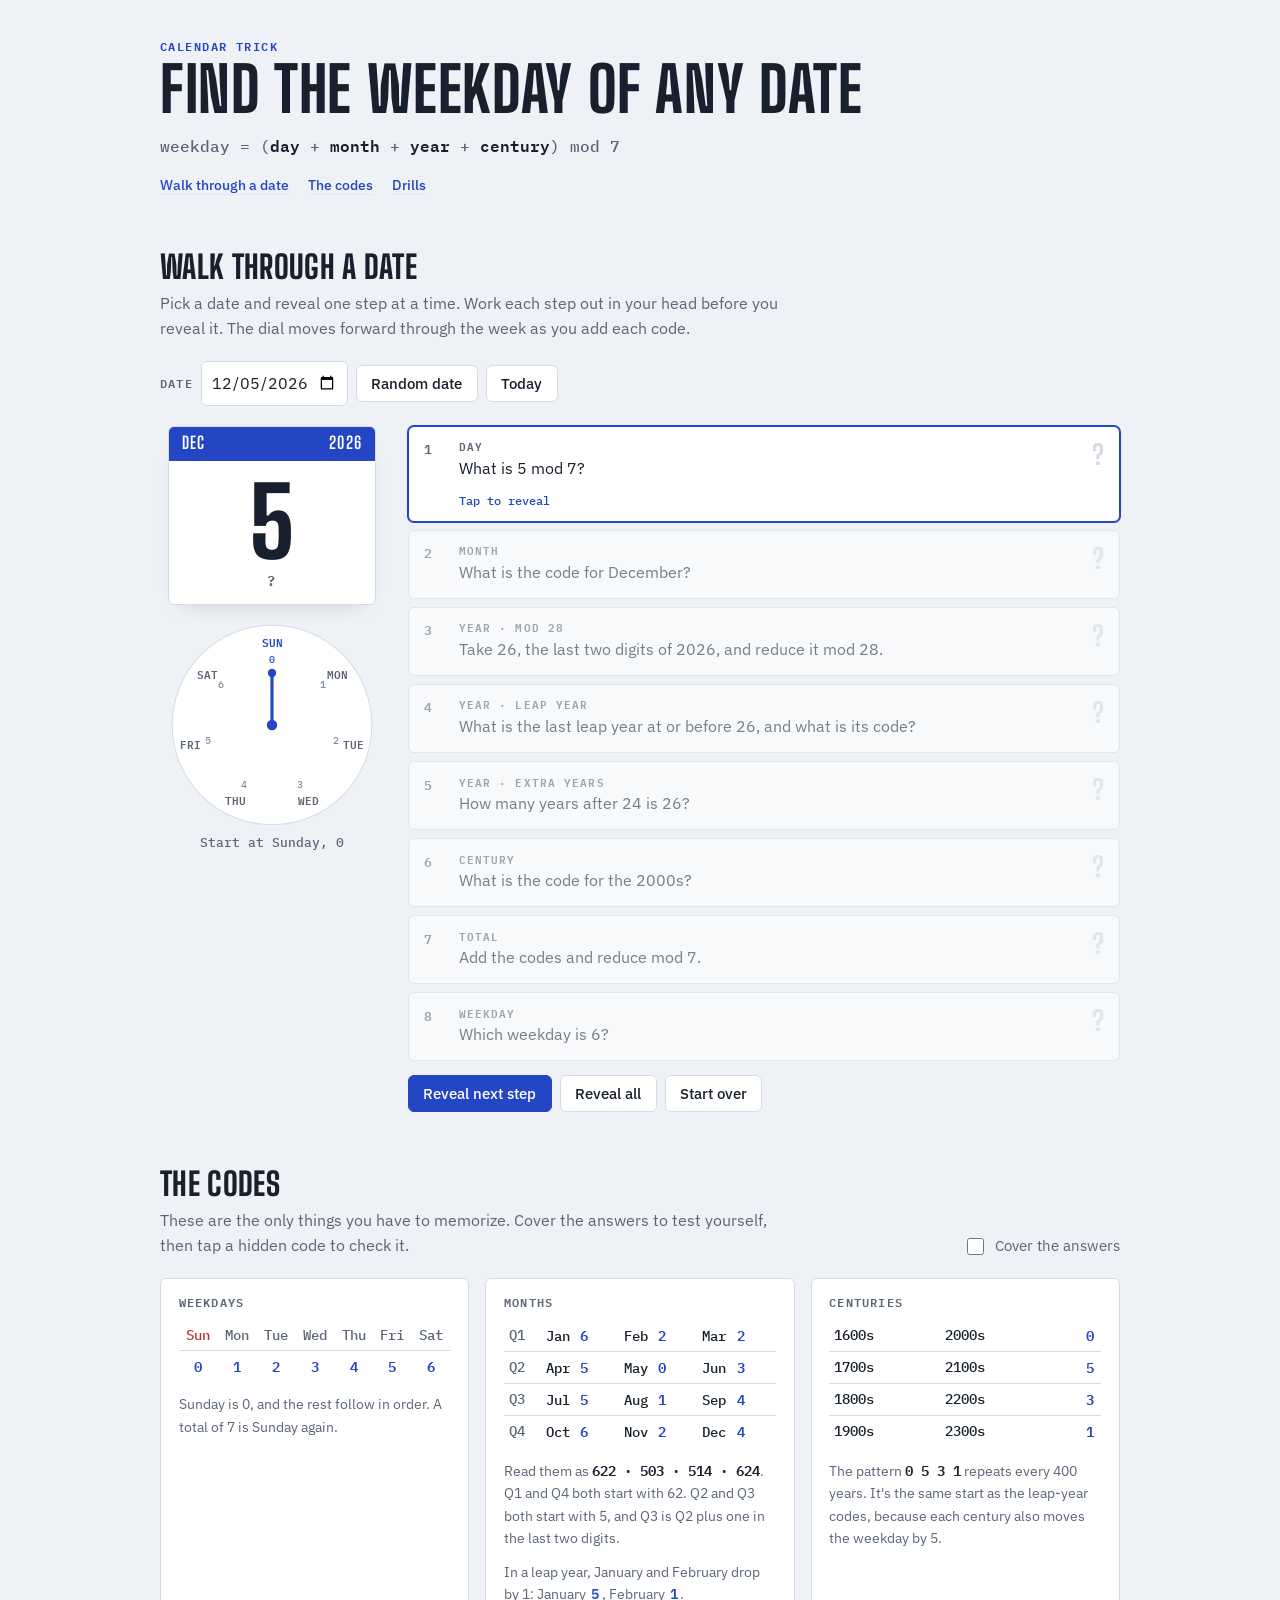
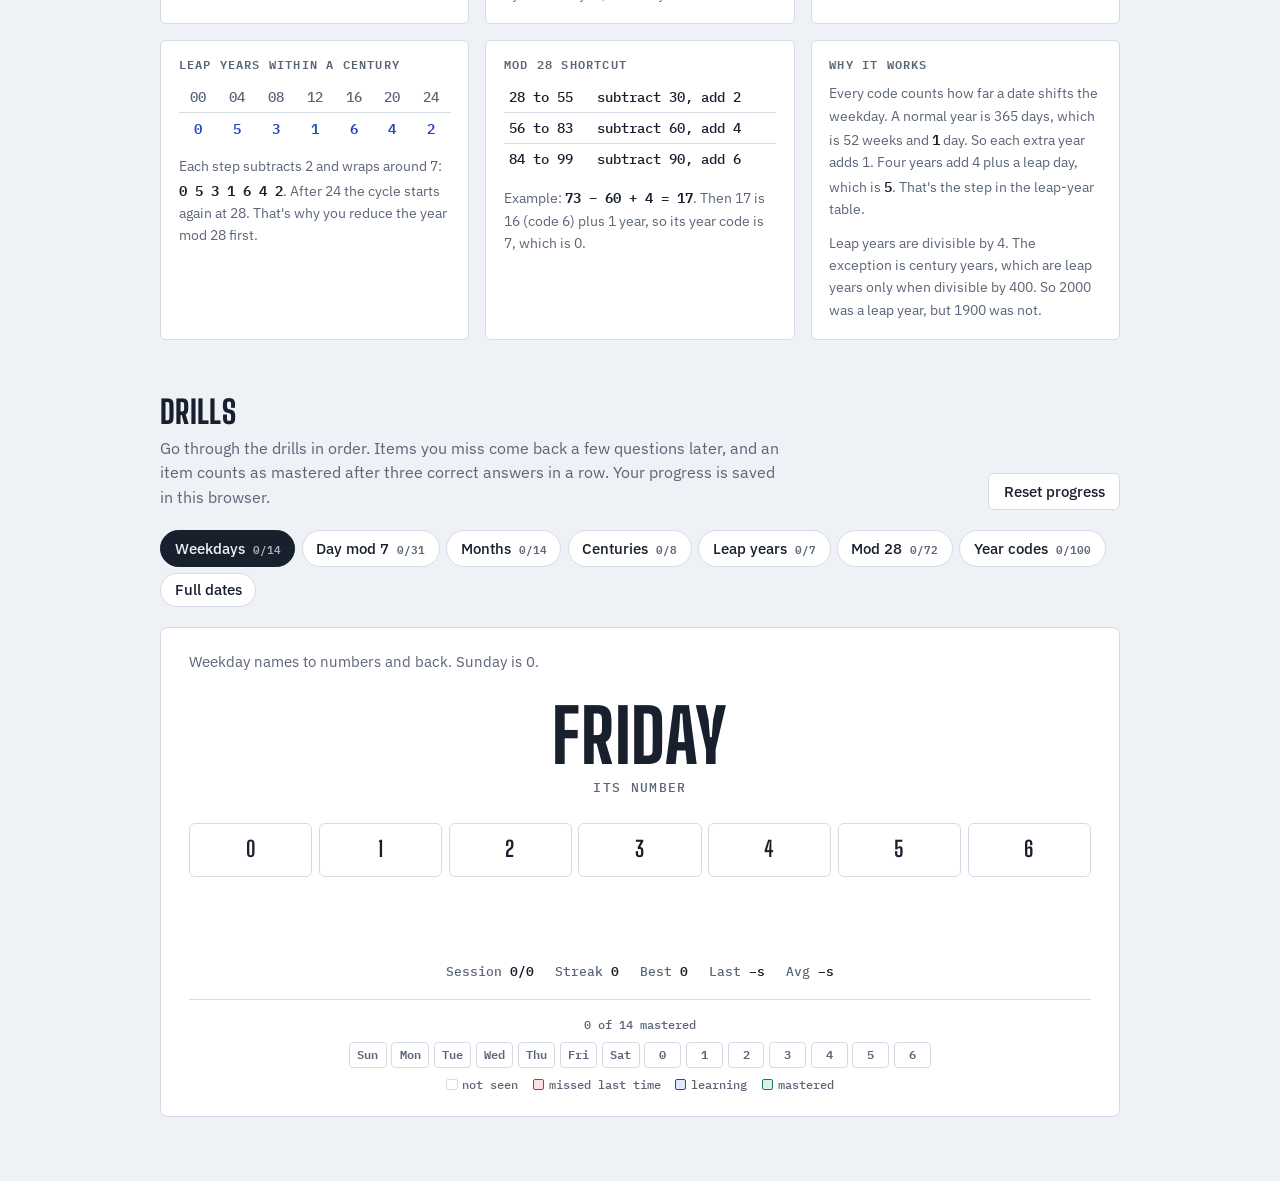
==== learn.html @ a77cd86e "Add learning page with walkthrough, code sheet and drills Co-Authored-By: Claude Opus 5.5 <noreply@a" ====
<!doctype html>
<html lang="en">
<head>
<meta charset="utf-8">
<meta name="viewport" content="width=device-width, initial-scale=1, viewport-fit=cover">
<title>Calendar Trick Trainer</title>
<link rel="preconnect" href="https://fonts.googleapis.com">
<link rel="preconnect" href="https://fonts.gstatic.com" crossorigin>
<link rel="stylesheet" href="https://fonts.googleapis.com/css2?family=Big+Shoulders+Display:wght@700;800&family=IBM+Plex+Mono:wght@500;600&family=IBM+Plex+Sans:wght@400;500;600&display=swap">
<style>
  /* Layout: one column. Walkthrough (tear-off date sheet + week dial beside numbered steps), then the code sheet, then drills. */
  :root {
    --paper: #eef1f5;
    --card: #ffffff;
    --ink: #17202c;
    --muted: #5a6577;
    --line: #d6dce5;
    --accent: #2445c4;
    --accent-soft: #e2e8fb;
    --on-accent: #ffffff;
    --sunday: #c4303a;
    --good: #1b7f4b;
    --good-soft: #dcf1e5;
    --bad: #c4303a;
    --bad-soft: #fbe2e4;
    --shadow: rgba(23, 32, 44, 0.28);

    --display: "Big Shoulders Display", "Arial Narrow", "Helvetica Neue", sans-serif;
    --body: "IBM Plex Sans", system-ui, -apple-system, "Segoe UI", sans-serif;
    --mono: "IBM Plex Mono", ui-monospace, "SF Mono", Menlo, monospace;
  }
  @media (prefers-color-scheme: dark) {
    :root:not([data-theme="light"]) {
      --paper: #10141a;
      --card: #19202a;
      --ink: #e6eaf0;
      --muted: #97a1b2;
      --line: #2b3442;
      --accent: #8fa7ff;
      --accent-soft: #222b47;
      --on-accent: #0d1120;
      --sunday: #ff7c82;
      --good: #5fcf92;
      --good-soft: #15301f;
      --bad: #ff7c82;
      --bad-soft: #3a1c20;
      --shadow: rgba(0, 0, 0, 0.6);
      color-scheme: dark;
    }
  }
  :root[data-theme="dark"] {
    --paper: #10141a;
    --card: #19202a;
    --ink: #e6eaf0;
    --muted: #97a1b2;
    --line: #2b3442;
    --accent: #8fa7ff;
    --accent-soft: #222b47;
    --on-accent: #0d1120;
    --sunday: #ff7c82;
    --good: #5fcf92;
    --good-soft: #15301f;
    --bad: #ff7c82;
    --bad-soft: #3a1c20;
    --shadow: rgba(0, 0, 0, 0.6);
    color-scheme: dark;
  }

  *, *::before, *::after { box-sizing: border-box; }
  [hidden] { display: none !important; }
  body {
    margin: 0;
    background: var(--paper);
    color: var(--ink);
    font: 400 1rem/1.55 var(--body);
  }
  .wrap {
    max-width: 62rem;
    margin: 0 auto;
    padding-left: max(16px, env(safe-area-inset-left, 0px));
    padding-right: max(16px, env(safe-area-inset-right, 0px));
    padding-block: 2.5rem 4rem;
    display: grid;
    gap: 3.5rem;
  }

  .eyebrow {
    font: 600 0.75rem/1 var(--mono);
    letter-spacing: 0.12em;
    text-transform: uppercase;
    color: var(--accent);
    margin: 0;
  }
  h1 {
    font: 800 clamp(2.4rem, 7vw, 3.9rem)/0.95 var(--display);
    text-transform: uppercase;
    letter-spacing: 0.01em;
    margin: 0.5rem 0 0.9rem;
    text-wrap: balance;
  }
  h2 {
    font: 800 2rem/1.05 var(--display);
    text-transform: uppercase;
    letter-spacing: 0.01em;
    margin: 0;
    text-wrap: balance;
  }
  h3 {
    font: 600 0.75rem/1.2 var(--mono);
    text-transform: uppercase;
    letter-spacing: 0.1em;
    color: var(--muted);
    margin: 0;
  }
  .formula {
    font: 500 1rem/1.5 var(--mono);
    color: var(--muted);
    margin: 0;
  }
  .formula b { color: var(--ink); font-weight: 600; }
  .lede { color: var(--muted); margin: 0.4rem 0 0; max-width: 62ch; }
  .toc { display: flex; flex-wrap: wrap; gap: 0.4rem 1.2rem; margin-top: 1.1rem; font: 500 0.9rem var(--body); }
  .toc a { color: var(--accent); text-decoration: none; border-bottom: 1px solid var(--accent-soft); }
  .toc a:hover { border-color: var(--accent); }

  section { display: grid; gap: 1.25rem; }
  .sec-head { display: flex; justify-content: space-between; align-items: end; gap: 0.75rem 1rem; flex-wrap: wrap; }

  button {
    font: 500 0.95rem/1 var(--body);
    color: var(--ink);
    background: var(--card);
    border: 1px solid var(--line);
    border-radius: 6px;
    padding: 0.62rem 0.9rem;
    cursor: pointer;
  }
  button:hover { border-color: var(--muted); }
  button.primary { background: var(--accent); border-color: var(--accent); color: var(--on-accent); }
  button:disabled { opacity: 0.45; cursor: default; }
  button:disabled:hover { border-color: var(--line); }
  button.primary:disabled:hover { border-color: var(--accent); }
  button.armed { background: var(--bad-soft); border-color: var(--bad); color: var(--bad); }
  input, select {
    font: inherit;
    color: var(--ink);
    background: var(--card);
    border: 1px solid var(--line);
    border-radius: 6px;
    padding: 0.5rem 0.6rem;
  }
  :is(button, input, select, a, .step[data-state="next"], .c):focus-visible {
    outline: 2px solid var(--accent);
    outline-offset: 2px;
  }

  /* Walkthrough */
  .controls { display: flex; flex-wrap: wrap; gap: 0.5rem; align-items: center; }
  .controls label { font: 600 0.75rem var(--mono); text-transform: uppercase; letter-spacing: 0.1em; color: var(--muted); }
  .note { color: var(--bad); font-size: 0.9rem; margin: 0; }

  .walk { display: grid; grid-template-columns: 14rem minmax(0, 1fr); gap: 1.5rem; align-items: start; }
  .aside { display: grid; gap: 1rem; justify-items: center; position: sticky; top: calc(env(safe-area-inset-top, 0px) + 1rem); }
  .sheet {
    width: 100%;
    max-width: 13rem;
    background: var(--card);
    border: 1px solid var(--line);
    border-radius: 6px;
    overflow: hidden;
    text-align: center;
    box-shadow: 0 10px 22px -16px var(--shadow);
  }
  .sheet-band {
    background: var(--accent);
    color: var(--on-accent);
    display: flex;
    justify-content: space-between;
    padding: 0.55rem 0.8rem;
    font: 700 1.05rem/1 var(--display);
    letter-spacing: 0.08em;
    text-transform: uppercase;
  }
  .sheet-day { font: 800 6rem/1 var(--display); padding: 0.8rem 0 0.2rem; font-variant-numeric: tabular-nums; }
  .sheet-wd { font: 600 0.85rem/1 var(--mono); letter-spacing: 0.14em; text-transform: uppercase; padding: 0 0 1.1rem; color: var(--muted); }
  .sheet.is-sunday .sheet-day, .sheet.is-sunday .sheet-wd { color: var(--sunday); }
  .sheet.solved .sheet-wd { color: var(--ink); }
  .sheet.solved.is-sunday .sheet-wd { color: var(--sunday); }

  .dial-box { display: grid; gap: 0.35rem; justify-items: center; width: 100%; }
  #dial { width: 100%; max-width: 13rem; height: auto; display: block; }
  .dial-ring { fill: var(--card); stroke: var(--line); stroke-width: 1; }
  .dial-label { fill: var(--muted); font: 600 11px var(--mono); text-anchor: middle; dominant-baseline: central; }
  .dial-num { fill: var(--muted); font: 500 10px var(--mono); text-anchor: middle; dominant-baseline: central; opacity: 0.75; }
  .dial-label.sun { fill: var(--sunday); }
  .dial-label.on, .dial-num.on { fill: var(--accent); opacity: 1; }
  .needle-line { stroke: var(--accent); stroke-width: 3; stroke-linecap: round; }
  .needle-tip, .hub { fill: var(--accent); }
  #needle { transform-box: view-box; transform-origin: 100px 100px; transition: transform 0.55s cubic-bezier(0.3, 0.7, 0.3, 1); }
  .dial-cap { font: 500 0.8rem/1.3 var(--mono); color: var(--muted); text-align: center; margin: 0; font-variant-numeric: tabular-nums; }
  .dial-cap b { color: var(--ink); }

  .steps { list-style: none; margin: 0; padding: 0; display: grid; gap: 0.5rem; counter-reset: step; }
  .step {
    display: grid;
    grid-template-columns: 1.4rem minmax(0, 1fr) auto;
    gap: 0.75rem;
    align-items: start;
    padding: 0.8rem 0.95rem;
    background: var(--card);
    border: 1px solid var(--line);
    border-radius: 6px;
  }
  .step::before { counter-increment: step; content: counter(step); font: 600 0.8rem/1.6 var(--mono); color: var(--muted); }
  .step-main { min-width: 0; }
  .step-label { font: 600 0.7rem/1.2 var(--mono); text-transform: uppercase; letter-spacing: 0.1em; color: var(--muted); }
  .step-q { margin-top: 0.2rem; }
  .step-a { font: 500 0.92rem/1.45 var(--mono); color: var(--accent); margin-top: 0.25rem; overflow-wrap: anywhere; }
  .step-val { font: 800 1.7rem/1 var(--display); font-variant-numeric: tabular-nums; min-width: 2.6ch; text-align: right; padding-top: 0.1rem; }
  .step[data-state="hidden"] { opacity: 0.55; }
  .step[data-state="hidden"] .step-a, .step[data-state="next"] .step-a { display: none; }
  .step[data-state="hidden"] .step-val, .step[data-state="next"] .step-val { color: var(--line); }
  .step[data-state="next"] { border-color: var(--accent); cursor: pointer; box-shadow: 0 0 0 1px var(--accent); }
  .step[data-state="next"]::after {
    content: "Tap to reveal";
    grid-column: 2;
    font: 500 0.75rem var(--mono);
    color: var(--accent);
  }
  .step-actions { display: flex; gap: 0.5rem; flex-wrap: wrap; }

  @media (max-width: 720px) {
    .walk { grid-template-columns: minmax(0, 1fr); }
    .aside { grid-template-columns: 1fr 1fr; align-items: center; position: static; }
    .sheet-day { font-size: 4.6rem; }
  }

  /* Code sheet */
  .toggle { display: inline-flex; gap: 0.5rem; align-items: center; font-size: 0.92rem; color: var(--muted); cursor: pointer; }
  .toggle input { width: 1.05rem; height: 1.05rem; accent-color: var(--accent); }
  .ref-grid { display: grid; grid-template-columns: repeat(auto-fit, minmax(min(100%, 18rem), 1fr)); gap: 1rem; }
  .ref {
    background: var(--card);
    border: 1px solid var(--line);
    border-radius: 6px;
    padding: 1rem 1.1rem 1.1rem;
    display: grid;
    gap: 0.7rem;
    align-content: start;
    min-width: 0;
  }
  .table-scroll { overflow-x: auto; }
  .codes { width: 100%; border-collapse: collapse; font: 500 0.9rem/1.3 var(--mono); font-variant-numeric: tabular-nums; }
  .codes th, .codes td { padding: 0.35rem 0.3rem; border-bottom: 1px solid var(--line); text-align: left; white-space: nowrap; }
  .codes tr:last-child th, .codes tr:last-child td { border-bottom: 0; }
  .codes th { font-weight: 500; color: var(--muted); }
  .codes.grid7 th, .codes.grid7 td { text-align: center; }
  .codes .sun { color: var(--sunday); }
  .c { color: var(--accent); font-weight: 600; border-radius: 3px; padding: 0 0.15rem; }
  .codes td.num { text-align: right; }
  body.covered .c { color: transparent; background: var(--line); cursor: pointer; }
  body.covered .c.peek { color: var(--accent); background: var(--accent-soft); }
  .tip { font-size: 0.9rem; color: var(--muted); margin: 0; }
  .tip strong { color: var(--ink); font: 600 0.88rem var(--mono); }

  /* Drills */
  .tabs { display: flex; flex-wrap: wrap; gap: 0.4rem; }
  .tab { display: inline-flex; gap: 0.5rem; align-items: center; border-radius: 999px; padding: 0.5rem 0.85rem; }
  .tab .n { font: 600 0.7rem var(--mono); color: var(--muted); }
  .tab[aria-selected="true"] { background: var(--ink); border-color: var(--ink); color: var(--paper); }
  .tab[aria-selected="true"] .n { color: var(--paper); opacity: 0.7; }
  .drill {
    background: var(--card);
    border: 1px solid var(--line);
    border-radius: 8px;
    padding: 1.4rem clamp(1rem, 3vw, 1.75rem) 1.5rem;
    display: grid;
    gap: 1.1rem;
  }
  .drill-top { display: flex; justify-content: space-between; gap: 0.6rem 1rem; flex-wrap: wrap; align-items: center; color: var(--muted); font-size: 0.93rem; }
  .drill-top p { margin: 0; max-width: 60ch; }
  .drill-opts { display: flex; gap: 0.5rem; align-items: center; }
  .drill-opts label { font: 600 0.72rem var(--mono); text-transform: uppercase; letter-spacing: 0.1em; }
  .prompt-wrap { display: grid; gap: 0.3rem; justify-items: center; padding-block: 0.6rem; }
  .prompt { font: 800 clamp(2.8rem, 10vw, 4.6rem)/1 var(--display); text-align: center; text-transform: uppercase; letter-spacing: 0.01em; font-variant-numeric: tabular-nums; overflow-wrap: anywhere; }
  .prompt-sub { color: var(--muted); font: 500 0.82rem var(--mono); text-transform: uppercase; letter-spacing: 0.1em; text-align: center; min-height: 1.2em; }
  .answers { display: grid; grid-template-columns: repeat(7, minmax(0, 1fr)); gap: 0.4rem; }
  .answers button { padding: 0.95rem 0; font: 700 1.35rem/1 var(--display); letter-spacing: 0.04em; text-transform: uppercase; }
  .answers button.right { background: var(--good-soft); border-color: var(--good); color: var(--good); }
  .answers button.wrong { background: var(--bad-soft); border-color: var(--bad); color: var(--bad); }
  .number-answer { display: flex; gap: 0.5rem; justify-content: center; grid-column: 1 / -1; }
  .number-answer input { width: 6rem; font: 700 1.6rem/1 var(--display); text-align: center; }
  .number-answer input.right { border-color: var(--good); color: var(--good); background: var(--good-soft); }
  .number-answer input.wrong { border-color: var(--bad); color: var(--bad); background: var(--bad-soft); }
  .feedback { min-height: 3rem; display: grid; gap: 0.55rem; justify-items: center; text-align: center; }
  .feedback .ok { color: var(--good); font-weight: 600; }
  .feedback .no { color: var(--bad); font-weight: 600; }
  .feedback .why { font: 500 0.9rem/1.5 var(--mono); max-width: 60ch; overflow-wrap: anywhere; }
  .fb-actions { display: flex; gap: 0.5rem; flex-wrap: wrap; justify-content: center; }
  .stats { display: flex; flex-wrap: wrap; gap: 0.3rem 1.3rem; justify-content: center; font: 500 0.8rem var(--mono); color: var(--muted); font-variant-numeric: tabular-nums; }
  .stats b { color: var(--ink); font-weight: 600; }
  .mastery { display: grid; gap: 0.6rem; justify-items: center; border-top: 1px solid var(--line); padding-top: 1rem; }
  .mastery-label { font: 500 0.78rem var(--mono); color: var(--muted); text-align: center; }
  .chips { display: flex; flex-wrap: wrap; gap: 0.3rem; justify-content: center; }
  .chip { font: 600 0.72rem/1 var(--mono); padding: 0.38rem 0.45rem; border-radius: 4px; border: 1px solid var(--line); color: var(--muted); min-width: 2.3rem; text-align: center; }
  .chip.miss { background: var(--bad-soft); border-color: transparent; color: var(--bad); }
  .chip.learning { background: var(--accent-soft); border-color: transparent; color: var(--accent); }
  .chip.done { background: var(--good-soft); border-color: transparent; color: var(--good); }
  .meter { width: min(22rem, 100%); height: 8px; background: var(--line); border-radius: 4px; overflow: hidden; }
  .meter span { display: block; height: 100%; background: var(--good); }
  .legend { display: flex; flex-wrap: wrap; gap: 0.3rem 0.9rem; justify-content: center; font: 500 0.72rem var(--mono); color: var(--muted); }
  .legend i { display: inline-block; width: 0.7rem; height: 0.7rem; border-radius: 2px; margin-right: 0.3rem; vertical-align: -0.05rem; border: 1px solid var(--line); }
  .legend .l-miss { background: var(--bad-soft); border-color: var(--bad); }
  .legend .l-learning { background: var(--accent-soft); border-color: var(--accent); }
  .legend .l-done { background: var(--good-soft); border-color: var(--good); }

  @media (max-width: 480px) {
    .answers button { font-size: 1.1rem; padding: 0.85rem 0; }
  }
  @media (prefers-reduced-motion: reduce) {
    #needle { transition: none; }
  }
</style>
</head>
<body>
<div class="wrap">
  <header>
    <p class="eyebrow">Calendar Trick</p>
    <h1>Find the weekday of any date</h1>
    <p class="formula">weekday = (<b>day</b> + <b>month</b> + <b>year</b> + <b>century</b>) mod 7</p>
    <nav class="toc" aria-label="Sections">
      <a href="#walk">Walk through a date</a>
      <a href="#codes">The codes</a>
      <a href="#drills">Drills</a>
    </nav>
  </header>

  <section id="walk" aria-labelledby="walk-h">
    <div>
      <h2 id="walk-h">Walk through a date</h2>
      <p class="lede">Pick a date and reveal one step at a time. Work each step out in your head before you reveal it. The dial moves forward through the week as you add each code.</p>
    </div>
    <div class="controls">
      <label for="walk-date">Date</label>
      <input type="date" id="walk-date" min="1583-01-01" max="9999-12-31">
      <button type="button" id="walk-random">Random date</button>
      <button type="button" id="walk-today">Today</button>
    </div>
    <p class="note" id="walk-note" hidden>Pick a date in 1583 or later. That's when the Gregorian calendar started.</p>
    <div class="walk">
      <div class="aside">
        <div class="sheet" id="sheet">
          <div class="sheet-band"><span id="sheet-month"></span><span id="sheet-year"></span></div>
          <div class="sheet-day" id="sheet-day"></div>
          <div class="sheet-wd" id="sheet-wd">?</div>
        </div>
        <div class="dial-box">
          <svg id="dial" viewBox="0 0 200 200" role="img" aria-label="Week dial showing the running total"></svg>
          <p class="dial-cap" id="dial-cap"></p>
        </div>
      </div>
      <div style="display:grid;gap:0.9rem;min-width:0">
        <ol class="steps" id="steps"></ol>
        <div class="step-actions">
          <button type="button" class="primary" id="step-next">Reveal next step</button>
          <button type="button" id="step-all">Reveal all</button>
          <button type="button" id="step-reset">Start over</button>
        </div>
      </div>
    </div>
  </section>

  <section id="codes" aria-labelledby="codes-h">
    <div class="sec-head">
      <div>
        <h2 id="codes-h">The codes</h2>
        <p class="lede">These are the only things you have to memorize. Cover the answers to test yourself, then tap a hidden code to check it.</p>
      </div>
      <label class="toggle" for="cover"><input type="checkbox" id="cover"> Cover the answers</label>
    </div>
    <div class="ref-grid">
      <article class="ref">
        <h3>Weekdays</h3>
        <div class="table-scroll">
          <table class="codes grid7">
            <tr><th class="sun">Sun</th><th>Mon</th><th>Tue</th><th>Wed</th><th>Thu</th><th>Fri</th><th>Sat</th></tr>
            <tr><td><span class="c" tabindex="0">0</span></td><td><span class="c" tabindex="0">1</span></td><td><span class="c" tabindex="0">2</span></td><td><span class="c" tabindex="0">3</span></td><td><span class="c" tabindex="0">4</span></td><td><span class="c" tabindex="0">5</span></td><td><span class="c" tabindex="0">6</span></td></tr>
          </table>
        </div>
        <p class="tip">Sunday is 0, and the rest follow in order. A total of 7 is Sunday again.</p>
      </article>

      <article class="ref">
        <h3>Months</h3>
        <div class="table-scroll">
          <table class="codes">
            <tr><th scope="row">Q1</th><td>Jan <span class="c" tabindex="0">6</span></td><td>Feb <span class="c" tabindex="0">2</span></td><td>Mar <span class="c" tabindex="0">2</span></td></tr>
            <tr><th scope="row">Q2</th><td>Apr <span class="c" tabindex="0">5</span></td><td>May <span class="c" tabindex="0">0</span></td><td>Jun <span class="c" tabindex="0">3</span></td></tr>
            <tr><th scope="row">Q3</th><td>Jul <span class="c" tabindex="0">5</span></td><td>Aug <span class="c" tabindex="0">1</span></td><td>Sep <span class="c" tabindex="0">4</span></td></tr>
            <tr><th scope="row">Q4</th><td>Oct <span class="c" tabindex="0">6</span></td><td>Nov <span class="c" tabindex="0">2</span></td><td>Dec <span class="c" tabindex="0">4</span></td></tr>
          </table>
        </div>
        <p class="tip">Read them as <strong>622 · 503 · 514 · 624</strong>. Q1 and Q4 both start with 62. Q2 and Q3 both start with 5, and Q3 is Q2 plus one in the last two digits.</p>
        <p class="tip">In a leap year, January and February drop by 1: January <span class="c" tabindex="0">5</span>, February <span class="c" tabindex="0">1</span>.</p>
      </article>

      <article class="ref">
        <h3>Centuries</h3>
        <div class="table-scroll">
          <table class="codes">
            <tr><td>1600s</td><td>2000s</td><td class="num"><span class="c" tabindex="0">0</span></td></tr>
            <tr><td>1700s</td><td>2100s</td><td class="num"><span class="c" tabindex="0">5</span></td></tr>
            <tr><td>1800s</td><td>2200s</td><td class="num"><span class="c" tabindex="0">3</span></td></tr>
            <tr><td>1900s</td><td>2300s</td><td class="num"><span class="c" tabindex="0">1</span></td></tr>
          </table>
        </div>
        <p class="tip">The pattern <strong>0 5 3 1</strong> repeats every 400 years. It's the same start as the leap-year codes, because each century also moves the weekday by 5.</p>
      </article>

      <article class="ref">
        <h3>Leap years within a century</h3>
        <div class="table-scroll">
          <table class="codes grid7">
            <tr><th>00</th><th>04</th><th>08</th><th>12</th><th>16</th><th>20</th><th>24</th></tr>
            <tr><td><span class="c" tabindex="0">0</span></td><td><span class="c" tabindex="0">5</span></td><td><span class="c" tabindex="0">3</span></td><td><span class="c" tabindex="0">1</span></td><td><span class="c" tabindex="0">6</span></td><td><span class="c" tabindex="0">4</span></td><td><span class="c" tabindex="0">2</span></td></tr>
          </table>
        </div>
        <p class="tip">Each step subtracts 2 and wraps around 7: <strong>0 5 3 1 6 4 2</strong>. After 24 the cycle starts again at 28. That's why you reduce the year mod 28 first.</p>
      </article>

      <article class="ref">
        <h3>Mod 28 shortcut</h3>
        <div class="table-scroll">
          <table class="codes">
            <tr><td>28 to 55</td><td>subtract 30, add 2</td></tr>
            <tr><td>56 to 83</td><td>subtract 60, add 4</td></tr>
            <tr><td>84 to 99</td><td>subtract 90, add 6</td></tr>
          </table>
        </div>
        <p class="tip">Example: <strong>73 − 60 + 4 = 17</strong>. Then 17 is 16 (code 6) plus 1 year, so its year code is 7, which is 0.</p>
      </article>

      <article class="ref">
        <h3>Why it works</h3>
        <p class="tip">Every code counts how far a date shifts the weekday. A normal year is 365 days, which is 52 weeks and <strong>1</strong> day. So each extra year adds 1. Four years add 4 plus a leap day, which is <strong>5</strong>. That's the step in the leap-year table.</p>
        <p class="tip">Leap years are divisible by 4. The exception is century years, which are leap years only when divisible by 400. So 2000 was a leap year, but 1900 was not.</p>
      </article>
    </div>
  </section>

  <section id="drills" aria-labelledby="drills-h">
    <div class="sec-head">
      <div>
        <h2 id="drills-h">Drills</h2>
        <p class="lede">Go through the drills in order. Items you miss come back a few questions later, and an item counts as mastered after three correct answers in a row. Your progress is saved in this browser.</p>
      </div>
      <button type="button" id="reset-progress">Reset progress</button>
    </div>
    <div class="tabs" role="tablist" id="drill-tabs" aria-label="Drills"></div>
    <div class="drill" id="drill-card" role="tabpanel">
      <div class="drill-top">
        <p id="drill-desc"></p>
        <div class="drill-opts" id="drill-opts" hidden>
          <label for="date-range">Years</label>
          <select id="date-range">
            <option value="2000-2099">2000 to 2099</option>
            <option value="1900-2099" selected>1900 to 2099</option>
            <option value="1600-2399">1600 to 2399</option>
          </select>
        </div>
      </div>
      <div class="prompt-wrap">
        <div class="prompt" id="prompt"></div>
        <div class="prompt-sub" id="prompt-sub"></div>
      </div>
      <div class="answers" id="answers"></div>
      <div class="feedback" id="feedback" aria-live="polite"></div>
      <div class="stats" id="stats"></div>
      <div class="mastery" id="mastery"></div>
    </div>
  </section>
</div>

<script>
  const WEEKDAYS = ["Sunday", "Monday", "Tuesday", "Wednesday", "Thursday", "Friday", "Saturday"];
  const MONTHS = ["January", "February", "March", "April", "May", "June", "July", "August", "September", "October", "November", "December"];
  const MONTH_CODES = [6, 2, 2, 5, 0, 3, 5, 1, 4, 6, 2, 4];
  const QUARTERS = ["6 2 2", "5 0 3", "5 1 4", "6 2 4"];
  const LEAP_CODES = [0, 5, 3, 1, 6, 4, 2]; // leap years 00, 04, ..., 24
  const CENTURY_CODES = [0, 5, 3, 1]; // indexed by century % 4

  const $ = (sel) => document.querySelector(sel);
  const pad = (n) => String(n).padStart(2, "0");
  const rand = (a, b) => a + Math.floor(Math.random() * (b - a + 1));
  const isLeap = (y) => (y % 4 === 0 && y % 100 !== 0) || y % 400 === 0;
  const daysIn = (y, m) => (m === 2 ? (isLeap(y) ? 29 : 28) : [4, 6, 9, 11].includes(m) ? 30 : 31);
  const monthCode = (y, m) => MONTH_CODES[m - 1] - (isLeap(y) && m <= 2 ? 1 : 0);
  const mod7Text = (n) => (n < 7 ? `${n} is already under 7` : `${n} − ${n - (n % 7)} = ${n % 7}`);

  function mod28Text(yy) {
    if (yy < 28) return `${pad(yy)} is already under 28`;
    const k = Math.floor(yy / 28);
    return `${yy} − ${28 * k} = ${pad(yy % 28)} (or ${yy} − ${30 * k} + ${2 * k})`;
  }

  function breakdown(y, m, d) {
    const cent = Math.floor(y / 100);
    const yy = y % 100;
    const r = yy % 28;
    const prev = r - (r % 4);
    const b = {
      y, m, d, cent, yy, r, prev,
      dayC: d % 7,
      monthC: monthCode(y, m),
      leapC: LEAP_CODES[prev / 4],
      rem: r % 4,
      centC: CENTURY_CODES[cent % 4],
    };
    b.sum = b.dayC + b.monthC + b.leapC + b.rem + b.centC;
    b.code = b.sum % 7;
    return b;
  }

  function yearCodeText(yy) {
    const r = yy % 28, prev = r - (r % 4), lc = LEAP_CODES[prev / 4], rem = r % 4, t = lc + rem;
    const head = yy >= 28 ? `${mod28Text(yy)}. ` : "";
    return `${head}Leap year ${pad(prev)} is ${lc}, plus ${rem} = ${t}${t >= 7 ? ` → ${t % 7}` : ""}`;
  }

  function shortBreakdown(b) {
    return `day ${b.d} → ${b.dayC} · ${MONTHS[b.m - 1].slice(0, 3)} → ${b.monthC}` +
      ` · year ${pad(b.yy)} → ${pad(b.r)} → ${pad(b.prev)} (${b.leapC}) + ${b.rem}` +
      ` · ${b.cent}00s → ${b.centC} · total ${b.sum}${b.sum >= 7 ? ` → ${b.code}` : ""}`;
  }

  /* ---------- Walkthrough ---------- */

  const walk = { b: null, steps: [], shown: 0 };

  function stepsFor(b) {
    const name = MONTHS[b.m - 1];
    const leapJF = isLeap(b.y) && b.m <= 2;
    const total = [b.dayC, b.monthC, b.leapC, b.rem, b.centC].join(" + ");
    return [
      { label: "Day", q: `What is ${b.d} mod 7?`, a: mod7Text(b.d), add: b.dayC },
      {
        label: "Month",
        q: `What is the code for ${name}?`,
        a: leapJF ? `${name} is ${MONTH_CODES[b.m - 1]}, minus 1 because ${b.y} is a leap year → ${b.monthC}` : `${name} is ${b.monthC}`,
        add: b.monthC,
      },
      { label: "Year · mod 28", q: `Take ${pad(b.yy)}, the last two digits of ${b.y}, and reduce it mod 28.`, a: mod28Text(b.yy), show: pad(b.r) },
      { label: "Year · leap year", q: `What is the last leap year at or before ${pad(b.r)}, and what is its code?`, a: `${pad(b.prev)} has code ${b.leapC}`, add: b.leapC },
      { label: "Year · extra years", q: `How many years after ${pad(b.prev)} is ${pad(b.r)}?`, a: `${pad(b.r)} − ${pad(b.prev)} = ${b.rem}, one per year`, add: b.rem },
      { label: "Century", q: `What is the code for the ${b.cent}00s?`, a: `The ${b.cent}00s are ${b.centC}`, add: b.centC },
      { label: "Total", q: "Add the codes and reduce mod 7.", a: `${total} = ${b.sum}${b.sum >= 7 ? ` → ${b.code}` : ""}`, show: String(b.code) },
      { label: "Weekday", q: `Which weekday is ${b.code}?`, a: `${b.code} is ${WEEKDAYS[b.code]}`, show: WEEKDAYS[b.code].slice(0, 3) },
    ];
  }

  function buildDial() {
    let s = `<circle class="dial-ring" cx="100" cy="100" r="96"/>`;
    for (let i = 0; i < 7; i++) {
      const ang = ((i * 360) / 7 - 90) * (Math.PI / 180);
      const lx = 100 + 80 * Math.cos(ang), ly = 100 + 80 * Math.sin(ang);
      const nx = 100 + 63 * Math.cos(ang), ny = 100 + 63 * Math.sin(ang);
      s += `<text class="dial-label${i === 0 ? " sun" : ""}" data-i="${i}" x="${lx.toFixed(1)}" y="${ly.toFixed(1)}">${WEEKDAYS[i].slice(0, 3).toUpperCase()}</text>`;
      s += `<text class="dial-num" data-i="${i}" x="${nx.toFixed(1)}" y="${ny.toFixed(1)}">${i}</text>`;
    }
    s += `<g id="needle"><line class="needle-line" x1="100" y1="100" x2="100" y2="50"/><circle class="needle-tip" cx="100" cy="50" r="4"/></g>`;
    s += `<circle class="hub" cx="100" cy="100" r="5"/>`;
    $("#dial").innerHTML = s;
  }

  function setWalkDate(y, m, d, revealAll = false) {
    walk.b = breakdown(y, m, d);
    walk.steps = stepsFor(walk.b);
    walk.shown = revealAll ? walk.steps.length : 0;
    $("#walk-date").value = `${String(y).padStart(4, "0")}-${pad(m)}-${pad(d)}`;
    $("#walk-note").hidden = true;
    renderWalk();
  }

  function renderWalk() {
    const { b, steps, shown } = walk;
    const done = shown >= steps.length;
    $("#sheet-month").textContent = MONTHS[b.m - 1].slice(0, 3);
    $("#sheet-year").textContent = b.y;
    $("#sheet-day").textContent = b.d;
    $("#sheet-wd").textContent = done ? WEEKDAYS[b.code] : "?";
    $("#sheet").classList.toggle("solved", done);
    $("#sheet").classList.toggle("is-sunday", done && b.code === 0);

    $("#steps").innerHTML = steps.map((s, i) => {
      const state = i < shown ? "shown" : i === shown ? "next" : "hidden";
      const val = i < shown ? (s.add !== undefined ? `+${s.add}` : s.show) : "?";
      const attrs = state === "next" ? ` tabindex="0" role="button" aria-label="Reveal step ${i + 1}: ${s.label}"` : "";
      return `<li class="step" data-state="${state}"${attrs}>
        <div class="step-main"><div class="step-label">${s.label}</div><div class="step-q">${s.q}</div><div class="step-a">${s.a}</div></div>
        <div class="step-val">${val}</div></li>`;
    }).join("");

    const running = steps.slice(0, shown).reduce((t, s) => t + (s.add ?? 0), 0);
    $("#needle").style.transform = `rotate(${(running * 360) / 7}deg)`;
    document.querySelectorAll("#dial [data-i]").forEach((el) => el.classList.toggle("on", Number(el.dataset.i) === running % 7));
    $("#dial-cap").innerHTML = shown === 0
      ? "Start at Sunday, 0"
      : `Running total <b>${running}</b>${running >= 7 ? ` → <b>${running % 7}</b>` : ""}`;

    $("#step-next").disabled = done;
    $("#step-all").disabled = done;
  }

  function revealNext() {
    if (walk.shown < walk.steps.length) {
      walk.shown++;
      renderWalk();
    }
  }

  $("#step-next").addEventListener("click", revealNext);
  $("#step-all").addEventListener("click", () => { walk.shown = walk.steps.length; renderWalk(); });
  $("#step-reset").addEventListener("click", () => { walk.shown = 0; renderWalk(); });
  $("#steps").addEventListener("click", (e) => { if (e.target.closest('.step[data-state="next"]')) revealNext(); });
  $("#steps").addEventListener("keydown", (e) => {
    if ((e.key === "Enter" || e.key === " ") && e.target.closest('.step[data-state="next"]')) {
      e.preventDefault();
      revealNext();
      const next = $('.step[data-state="next"]');
      if (next) next.focus();
    }
  });
  $("#walk-random").addEventListener("click", () => {
    const y = rand(1900, 2099), m = rand(1, 12);
    setWalkDate(y, m, rand(1, daysIn(y, m)));
  });
  $("#walk-today").addEventListener("click", () => {
    const t = new Date();
    setWalkDate(t.getFullYear(), t.getMonth() + 1, t.getDate());
  });
  $("#walk-date").addEventListener("change", (e) => {
    const match = /^(\d{4,})-(\d{2})-(\d{2})$/.exec(e.target.value);
    if (!match) return;
    const [y, m, d] = match.slice(1).map(Number);
    if (y < 1583 || m < 1 || m > 12 || d < 1 || d > daysIn(y, m)) {
      $("#walk-note").hidden = false;
      return;
    }
    setWalkDate(y, m, d);
  });

  /* ---------- Code sheet ---------- */

  $("#cover").addEventListener("change", (e) => {
    document.body.classList.toggle("covered", e.target.checked);
    document.querySelectorAll(".c.peek").forEach((el) => el.classList.remove("peek"));
  });
  const peek = (el) => { if (document.body.classList.contains("covered")) el.classList.toggle("peek"); };
  $("#codes").addEventListener("click", (e) => { const c = e.target.closest(".c"); if (c) peek(c); });
  $("#codes").addEventListener("keydown", (e) => {
    const c = e.target.closest(".c");
    if (c && (e.key === "Enter" || e.key === " ")) { e.preventDefault(); peek(c); }
  });

  /* ---------- Drills ---------- */

  const STORE = "calendar-trick-progress-v1";
  const TAB_STORE = "calendar-trick-tab";
  let prog = {};
  try { prog = JSON.parse(localStorage.getItem(STORE)) || {}; } catch (e) { prog = {}; }
  const save = () => { try { localStorage.setItem(STORE, JSON.stringify(prog)); } catch (e) {} };

  function record(key, ok) {
    const p = prog[key] || (prog[key] = { s: 0, n: 0, w: 0 });
    p.n++;
    p.last = ok ? 1 : 0;
    if (ok) p.s++;
    else { p.s = 0; p.w++; }
    save();
  }

  const DRILLS = [
    {
      id: "weekday", name: "Weekdays",
      desc: "Weekday names to numbers and back. Sunday is 0.",
      items: [
        ...WEEKDAYS.map((w, i) => ({ key: `wn${i}`, chip: w.slice(0, 3), prompt: w, sub: "its number", answer: i, input: "digit", explain: `${w} is ${i}. Count up from Sunday = 0.` })),
        ...WEEKDAYS.map((w, i) => ({ key: `wd${i}`, chip: String(i), prompt: String(i), sub: "which weekday?", answer: i, input: "weekday", keys: false, explain: `${i} is ${w}.` })),
      ],
    },
    {
      id: "day", name: "Day mod 7",
      desc: "Reduce the day of the month mod 7. Subtract the largest multiple of 7 that fits.",
      items: Array.from({ length: 31 }, (_, k) => {
        const d = k + 1;
        return { key: `d${d}`, chip: String(d), prompt: String(d), sub: "day mod 7", answer: d % 7, input: "digit", explain: `${mod7Text(d)}.` };
      }),
    },
    {
      id: "month", name: "Months",
      desc: "Month codes, including January and February in a leap year.",
      items: [
        ...MONTHS.map((name, i) => ({
          key: `m${i + 1}`, chip: name.slice(0, 3), prompt: name, sub: "month code", answer: MONTH_CODES[i], input: "digit",
          explain: `${name} is ${MONTH_CODES[i]}. Q${Math.floor(i / 3) + 1} reads ${QUARTERS[Math.floor(i / 3)]}.`,
        })),
        { key: "m1L", chip: "Jan LY", prompt: "January", sub: "in a leap year", answer: 5, input: "digit", explain: "January is 6, minus 1 in a leap year = 5." },
        { key: "m2L", chip: "Feb LY", prompt: "February", sub: "in a leap year", answer: 1, input: "digit", explain: "February is 2, minus 1 in a leap year = 1." },
      ],
    },
    {
      id: "century", name: "Centuries",
      desc: "Century codes. The pattern 0 5 3 1 repeats every 400 years.",
      items: [16, 17, 18, 19, 20, 21, 22, 23].map((c) => ({
        key: `c${c}`, chip: `${c}00`, prompt: `${c}00s`, sub: "century code", answer: CENTURY_CODES[c % 4], input: "digit",
        explain: `The ${c}00s are ${CENTURY_CODES[c % 4]}. The pattern is 0 5 3 1, starting at 1600 and again at 2000.`,
      })),
    },
    {
      id: "leap", name: "Leap years",
      desc: "Codes for the leap years 00 to 24 in a century. Each one is 2 less than the last.",
      items: LEAP_CODES.map((code, i) => ({
        key: `l${i * 4}`, chip: pad(i * 4), prompt: pad(i * 4), sub: "leap year code", answer: code, input: "digit",
        explain: `${pad(i * 4)} is ${code}. The sequence is 0 5 3 1 6 4 2, subtracting 2 each time.`,
      })),
    },
    {
      id: "mod28", name: "Mod 28",
      desc: "Reduce a two-digit year mod 28. Type the answer and press Enter.",
      items: Array.from({ length: 72 }, (_, k) => {
        const n = k + 28;
        return { key: `r${n}`, chip: String(n), prompt: String(n), sub: "mod 28", answer: n % 28, input: "number", explain: `${mod28Text(n)}.` };
      }),
    },
    {
      id: "year", name: "Year codes",
      desc: "The whole year code for the last two digits: reduce mod 28, take the leap year code, then add the extra years.",
      items: Array.from({ length: 100 }, (_, yy) => {
        const r = yy % 28, prev = r - (r % 4);
        return { key: `y${yy}`, chip: pad(yy), prompt: pad(yy), sub: "year code", answer: (LEAP_CODES[prev / 4] + (r % 4)) % 7, input: "digit", explain: `${yearCodeText(yy)}.` };
      }),
    },
    {
      id: "date", name: "Full dates",
      desc: "Put it all together. Number keys 0 to 6 pick the weekday with that code.",
      generate: true,
    },
  ];

  const drill = { id: "weekday", item: null, locked: false, t0: 0, count: 0, lastKey: null, retry: [], sessions: {} };
  const current = () => DRILLS.find((d) => d.id === drill.id);
  const session = () => drill.sessions[drill.id] || (drill.sessions[drill.id] = { right: 0, total: 0, streak: 0, best: 0, times: [] });
  const mastered = (d) => d.items.filter((it) => (prog[it.key]?.s ?? 0) >= 3).length;

  function pick(d) {
    const due = drill.retry.findIndex((r) => r.due <= drill.count && r.key !== drill.lastKey);
    if (due >= 0) {
      const key = drill.retry.splice(due, 1)[0].key;
      return d.items.find((it) => it.key === key);
    }
    const weights = d.items.map((it) => {
      if (it.key === drill.lastKey && d.items.length > 1) return 0;
      const p = prog[it.key];
      if (!p) return 4;
      if (p.s >= 3) return 1;
      return 6 - p.s * 1.5 + (p.last === 0 ? 4 : 0);
    });
    let r = Math.random() * weights.reduce((a, b) => a + b, 0);
    for (let i = 0; i < d.items.length; i++) {
      r -= weights[i];
      if (r < 0) return d.items[i];
    }
    return d.items[d.items.length - 1];
  }

  function dateItem() {
    const [lo, hi] = $("#date-range").value.split("-").map(Number);
    const y = rand(lo, hi), m = rand(1, 12), d = rand(1, daysIn(y, m));
    const b = breakdown(y, m, d);
    return {
      key: `date-${y}-${m}-${d}`, prompt: `${d} ${MONTHS[m - 1].slice(0, 3)} ${y}`, sub: "which weekday?",
      answer: b.code, input: "weekday", explain: shortBreakdown(b), walk: [y, m, d],
    };
  }

  function renderTabs() {
    $("#drill-tabs").innerHTML = DRILLS.map((d) => {
      const n = d.generate ? "" : `<span class="n">${mastered(d)}/${d.items.length}</span>`;
      return `<button type="button" class="tab" role="tab" data-id="${d.id}" aria-selected="${d.id === drill.id}">${d.name}${n}</button>`;
    }).join("");
  }

  function renderStats() {
    const s = session();
    const last = s.times.length ? s.times[s.times.length - 1].toFixed(1) : "–";
    const avg = s.times.length ? (s.times.reduce((a, b) => a + b, 0) / s.times.length).toFixed(1) : "–";
    $("#stats").innerHTML =
      `<span>Session <b>${s.right}/${s.total}</b></span><span>Streak <b>${s.streak}</b></span>` +
      `<span>Best <b>${s.best}</b></span><span>Last <b>${last}s</b></span><span>Avg <b>${avg}s</b></span>`;
  }

  function chipClass(key) {
    const p = prog[key];
    if (!p) return "";
    if (p.s >= 3) return "done";
    if (p.last === 0) return "miss";
    return "learning";
  }

  function renderMastery() {
    const d = current();
    const box = $("#mastery");
    if (d.generate) {
      box.innerHTML = `<div class="mastery-label">Full dates aren't tracked item by item. Your session score and times are above.</div>`;
      return;
    }
    const done = mastered(d);
    const legend = `<div class="legend"><span><i></i>not seen</span><span><i class="l-miss"></i>missed last time</span><span><i class="l-learning"></i>learning</span><span><i class="l-done"></i>mastered</span></div>`;
    if (d.items.length <= 31) {
      box.innerHTML = `<div class="mastery-label">${done} of ${d.items.length} mastered</div>` +
        `<div class="chips">${d.items.map((it) => `<span class="chip ${chipClass(it.key)}">${it.chip}</span>`).join("")}</div>` + legend;
    } else {
      const trouble = d.items.filter((it) => chipClass(it.key) === "miss");
      box.innerHTML = `<div class="mastery-label">${done} of ${d.items.length} mastered</div>` +
        `<div class="meter"><span style="width:${(100 * done) / d.items.length}%"></span></div>` +
        (trouble.length ? `<div class="mastery-label">Missed last time</div><div class="chips">${trouble.map((it) => `<span class="chip miss">${it.chip}</span>`).join("")}</div>` : "");
    }
  }

  function nextQuestion(focus = true) {
    const d = current();
    drill.count++;
    const item = d.generate ? dateItem() : pick(d);
    drill.item = item;
    drill.lastKey = item.key;
    drill.locked = false;
    $("#prompt").textContent = item.prompt;
    $("#prompt-sub").textContent = item.sub;
    $("#feedback").innerHTML = "";
    const answers = $("#answers");
    if (item.input === "number") {
      answers.innerHTML = `<form class="number-answer" id="num-form"><input id="num-input" type="text" inputmode="numeric" pattern="[0-9]*" autocomplete="off" maxlength="2" aria-label="Your answer"><button type="submit" class="primary">Check</button></form>`;
      $("#num-form").addEventListener("submit", (e) => {
        e.preventDefault();
        const v = parseInt($("#num-input").value, 10);
        if (!Number.isNaN(v)) answer(v);
      });
      if (focus) $("#num-input").focus({ preventScroll: true });
    } else {
      const labels = item.input === "weekday" ? WEEKDAYS.map((w) => w.slice(0, 3)) : [0, 1, 2, 3, 4, 5, 6];
      answers.innerHTML = labels.map((l, i) => `<button type="button" data-v="${i}" aria-label="${item.input === "weekday" ? WEEKDAYS[i] : i}">${l}</button>`).join("");
    }
    drill.t0 = performance.now();
    renderStats();
    renderMastery();
  }

  function answer(v) {
    if (drill.locked) return;
    drill.locked = true;
    const it = drill.item;
    const ok = v === it.answer;
    const secs = (performance.now() - drill.t0) / 1000;
    const s = session();
    s.total++;
    if (ok) {
      s.right++;
      s.streak++;
      s.best = Math.max(s.best, s.streak);
      s.times.push(secs);
    } else {
      s.streak = 0;
      if (!current().generate) drill.retry.push({ key: it.key, due: drill.count + 3 });
    }
    if (!current().generate) record(it.key, ok);

    if (it.input === "number") {
      $("#num-input").classList.add(ok ? "right" : "wrong");
      $("#num-input").readOnly = true;
    } else {
      document.querySelectorAll("#answers button").forEach((b) => {
        const bv = Number(b.dataset.v);
        if (bv === it.answer) b.classList.add("right");
        else if (bv === v) b.classList.add("wrong");
      });
    }

    const label = it.input === "weekday" ? WEEKDAYS[it.answer] : it.answer;
    if (ok) {
      $("#feedback").innerHTML = `<span class="ok">Correct · ${secs.toFixed(1)}s</span>`;
      setTimeout(() => { if (drill.item === it) nextQuestion(); }, 700);
    } else {
      $("#feedback").innerHTML =
        `<span class="no">The answer is ${label}.</span><span class="why">${it.explain}</span>` +
        `<div class="fb-actions"><button type="button" class="primary" id="next-btn">Next question</button>` +
        (it.walk ? `<button type="button" id="walk-btn">Walk through this date</button>` : "") + `</div>`;
      $("#next-btn").addEventListener("click", () => nextQuestion());
      if (it.walk) {
        $("#walk-btn").addEventListener("click", () => {
          setWalkDate(...it.walk);
          $("#walk").scrollIntoView({ behavior: matchMedia("(prefers-reduced-motion: reduce)").matches ? "auto" : "smooth" });
        });
      }
      $("#next-btn").focus({ preventScroll: true });
    }
    renderStats();
    renderMastery();
    renderTabs();
  }

  function switchDrill(id, focus = true) {
    drill.id = DRILLS.some((d) => d.id === id) ? id : "weekday";
    drill.retry = [];
    drill.lastKey = null;
    try { localStorage.setItem(TAB_STORE, drill.id); } catch (e) {}
    $("#drill-desc").textContent = current().desc;
    $("#drill-opts").hidden = !current().generate;
    renderTabs();
    nextQuestion(focus);
  }

  $("#drill-tabs").addEventListener("click", (e) => {
    const t = e.target.closest(".tab");
    if (t) switchDrill(t.dataset.id);
  });
  $("#answers").addEventListener("click", (e) => {
    const b = e.target.closest("button[data-v]");
    if (b) answer(Number(b.dataset.v));
  });
  $("#date-range").addEventListener("change", () => nextQuestion());

  document.addEventListener("keydown", (e) => {
    if (e.target.matches("input, select, textarea") || e.metaKey || e.ctrlKey || e.altKey) return;
    const it = drill.item;
    if (!it || drill.locked || it.input === "number" || it.keys === false) return;
    if (!/^[0-6]$/.test(e.key)) return;
    const r = $("#drill-card").getBoundingClientRect();
    if (r.bottom < 0 || r.top > innerHeight) return;
    e.preventDefault();
    answer(Number(e.key));
  });

  let resetTimer = null;
  $("#reset-progress").addEventListener("click", (e) => {
    const btn = e.currentTarget;
    if (!btn.classList.contains("armed")) {
      btn.classList.add("armed");
      btn.textContent = "Click again to erase all progress";
      resetTimer = setTimeout(() => { btn.classList.remove("armed"); btn.textContent = "Reset progress"; }, 4000);
      return;
    }
    clearTimeout(resetTimer);
    btn.classList.remove("armed");
    btn.textContent = "Progress erased";
    setTimeout(() => { btn.textContent = "Reset progress"; }, 2000);
    prog = {};
    drill.sessions = {};
    save();
    switchDrill(drill.id);
  });

  /* ---------- Start ---------- */

  buildDial();
  const today = new Date();
  setWalkDate(today.getFullYear(), today.getMonth() + 1, today.getDate());
  let savedTab = "weekday";
  try { savedTab = localStorage.getItem(TAB_STORE) || "weekday"; } catch (e) {}
  switchDrill(savedTab, false);
</script>
</body>
</html>
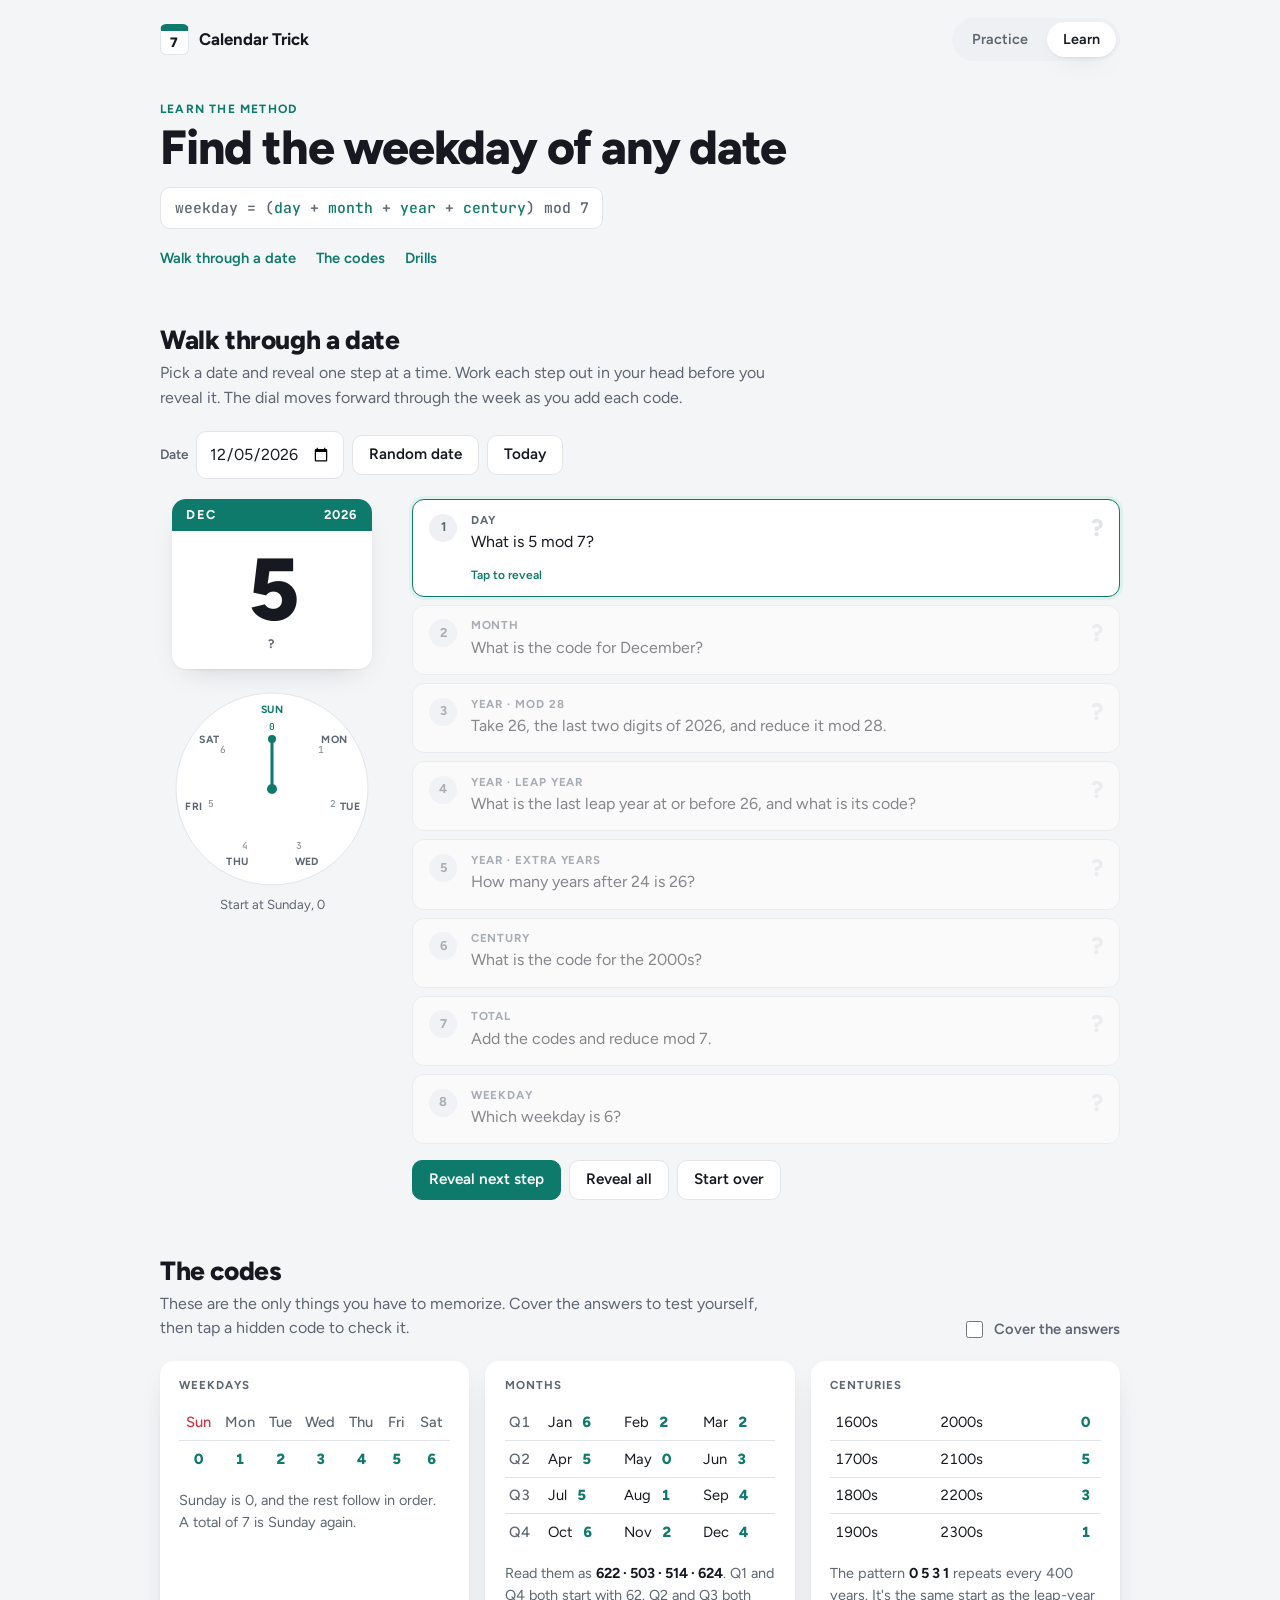
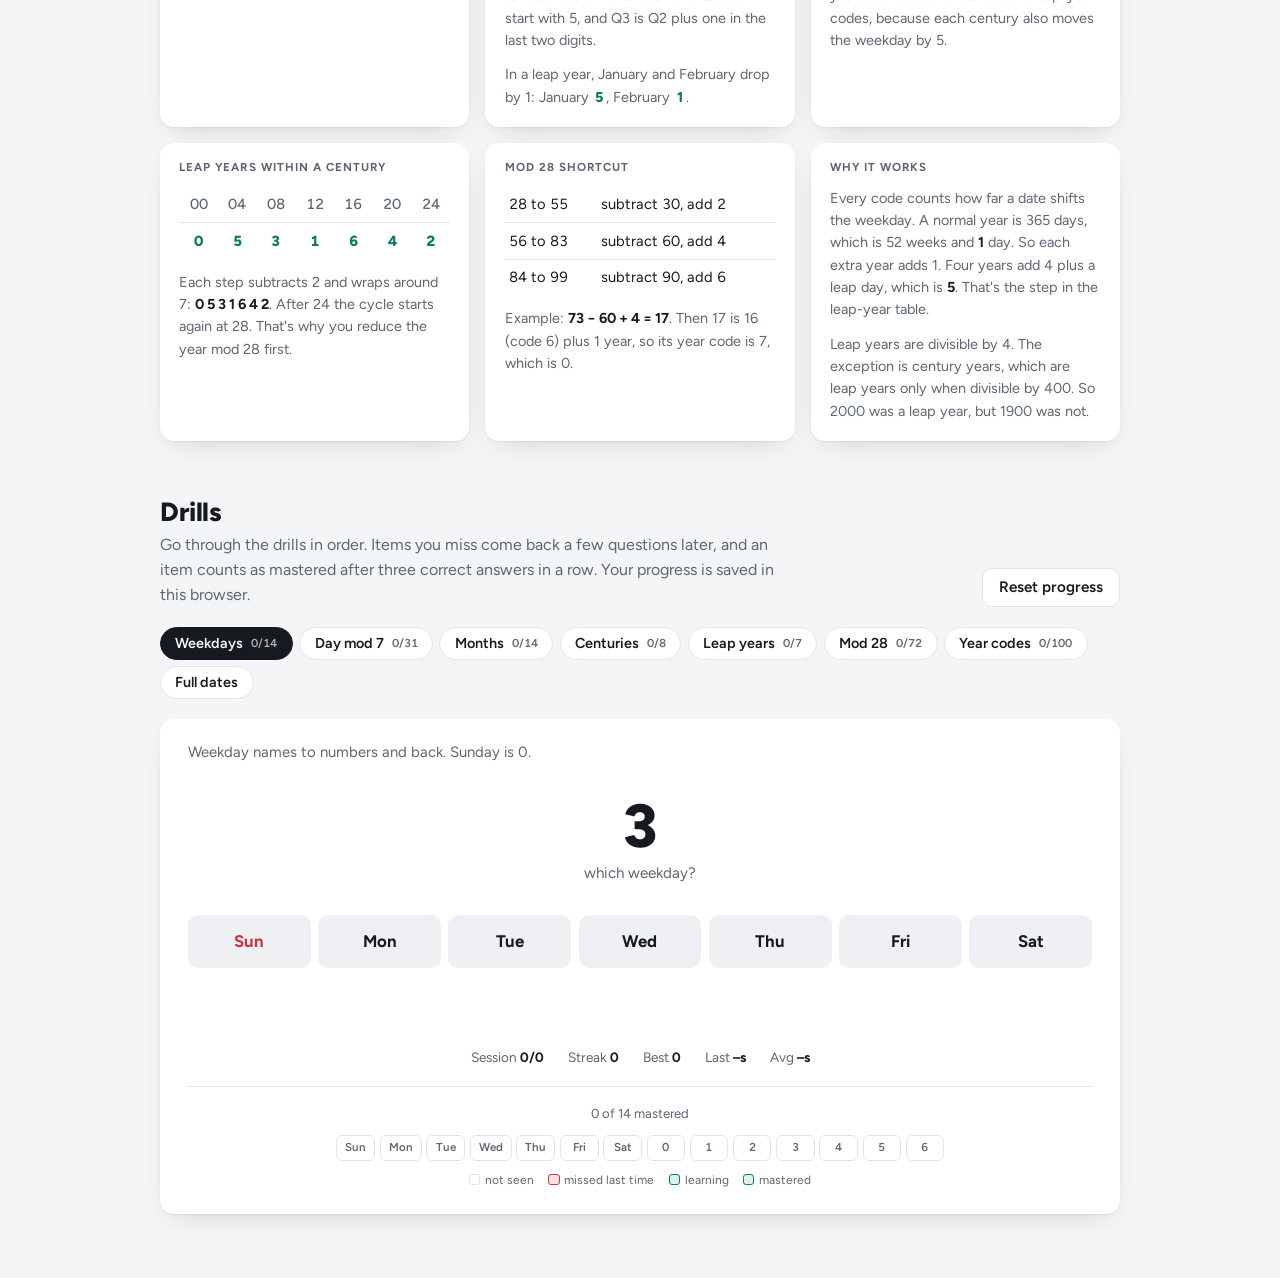
==== commit 23a783b3: "Redesign practice and learn pages with a shared stylesheet Drop Bootstrap in favour of one style.css" ====
--- a/learn.html
+++ b/learn.html
@@ -3,329 +3,23 @@
 <head>
 <meta charset="utf-8">
 <meta name="viewport" content="width=device-width, initial-scale=1, viewport-fit=cover">
-<title>Calendar Trick Trainer</title>
+<title>Learn · Calendar Trick</title>
 <link rel="preconnect" href="https://fonts.googleapis.com">
 <link rel="preconnect" href="https://fonts.gstatic.com" crossorigin>
-<link rel="stylesheet" href="https://fonts.googleapis.com/css2?family=Big+Shoulders+Display:wght@700;800&family=IBM+Plex+Mono:wght@500;600&family=IBM+Plex+Sans:wght@400;500;600&display=swap">
-<style>
-  /* Layout: one column. Walkthrough (tear-off date sheet + week dial beside numbered steps), then the code sheet, then drills. */
-  :root {
-    --paper: #eef1f5;
-    --card: #ffffff;
-    --ink: #17202c;
-    --muted: #5a6577;
-    --line: #d6dce5;
-    --accent: #2445c4;
-    --accent-soft: #e2e8fb;
-    --on-accent: #ffffff;
-    --sunday: #c4303a;
-    --good: #1b7f4b;
-    --good-soft: #dcf1e5;
-    --bad: #c4303a;
-    --bad-soft: #fbe2e4;
-    --shadow: rgba(23, 32, 44, 0.28);
-
-    --display: "Big Shoulders Display", "Arial Narrow", "Helvetica Neue", sans-serif;
-    --body: "IBM Plex Sans", system-ui, -apple-system, "Segoe UI", sans-serif;
-    --mono: "IBM Plex Mono", ui-monospace, "SF Mono", Menlo, monospace;
-  }
-  @media (prefers-color-scheme: dark) {
-    :root:not([data-theme="light"]) {
-      --paper: #10141a;
-      --card: #19202a;
-      --ink: #e6eaf0;
-      --muted: #97a1b2;
-      --line: #2b3442;
-      --accent: #8fa7ff;
-      --accent-soft: #222b47;
-      --on-accent: #0d1120;
-      --sunday: #ff7c82;
-      --good: #5fcf92;
-      --good-soft: #15301f;
-      --bad: #ff7c82;
-      --bad-soft: #3a1c20;
-      --shadow: rgba(0, 0, 0, 0.6);
-      color-scheme: dark;
-    }
-  }
-  :root[data-theme="dark"] {
-    --paper: #10141a;
-    --card: #19202a;
-    --ink: #e6eaf0;
-    --muted: #97a1b2;
-    --line: #2b3442;
-    --accent: #8fa7ff;
-    --accent-soft: #222b47;
-    --on-accent: #0d1120;
-    --sunday: #ff7c82;
-    --good: #5fcf92;
-    --good-soft: #15301f;
-    --bad: #ff7c82;
-    --bad-soft: #3a1c20;
-    --shadow: rgba(0, 0, 0, 0.6);
-    color-scheme: dark;
-  }
-
-  *, *::before, *::after { box-sizing: border-box; }
-  [hidden] { display: none !important; }
-  body {
-    margin: 0;
-    background: var(--paper);
-    color: var(--ink);
-    font: 400 1rem/1.55 var(--body);
-  }
-  .wrap {
-    max-width: 62rem;
-    margin: 0 auto;
-    padding-left: max(16px, env(safe-area-inset-left, 0px));
-    padding-right: max(16px, env(safe-area-inset-right, 0px));
-    padding-block: 2.5rem 4rem;
-    display: grid;
-    gap: 3.5rem;
-  }
-
-  .eyebrow {
-    font: 600 0.75rem/1 var(--mono);
-    letter-spacing: 0.12em;
-    text-transform: uppercase;
-    color: var(--accent);
-    margin: 0;
-  }
-  h1 {
-    font: 800 clamp(2.4rem, 7vw, 3.9rem)/0.95 var(--display);
-    text-transform: uppercase;
-    letter-spacing: 0.01em;
-    margin: 0.5rem 0 0.9rem;
-    text-wrap: balance;
-  }
-  h2 {
-    font: 800 2rem/1.05 var(--display);
-    text-transform: uppercase;
-    letter-spacing: 0.01em;
-    margin: 0;
-    text-wrap: balance;
-  }
-  h3 {
-    font: 600 0.75rem/1.2 var(--mono);
-    text-transform: uppercase;
-    letter-spacing: 0.1em;
-    color: var(--muted);
-    margin: 0;
-  }
-  .formula {
-    font: 500 1rem/1.5 var(--mono);
-    color: var(--muted);
-    margin: 0;
-  }
-  .formula b { color: var(--ink); font-weight: 600; }
-  .lede { color: var(--muted); margin: 0.4rem 0 0; max-width: 62ch; }
-  .toc { display: flex; flex-wrap: wrap; gap: 0.4rem 1.2rem; margin-top: 1.1rem; font: 500 0.9rem var(--body); }
-  .toc a { color: var(--accent); text-decoration: none; border-bottom: 1px solid var(--accent-soft); }
-  .toc a:hover { border-color: var(--accent); }
-
-  section { display: grid; gap: 1.25rem; }
-  .sec-head { display: flex; justify-content: space-between; align-items: end; gap: 0.75rem 1rem; flex-wrap: wrap; }
-
-  button {
-    font: 500 0.95rem/1 var(--body);
-    color: var(--ink);
-    background: var(--card);
-    border: 1px solid var(--line);
-    border-radius: 6px;
-    padding: 0.62rem 0.9rem;
-    cursor: pointer;
-  }
-  button:hover { border-color: var(--muted); }
-  button.primary { background: var(--accent); border-color: var(--accent); color: var(--on-accent); }
-  button:disabled { opacity: 0.45; cursor: default; }
-  button:disabled:hover { border-color: var(--line); }
-  button.primary:disabled:hover { border-color: var(--accent); }
-  button.armed { background: var(--bad-soft); border-color: var(--bad); color: var(--bad); }
-  input, select {
-    font: inherit;
-    color: var(--ink);
-    background: var(--card);
-    border: 1px solid var(--line);
-    border-radius: 6px;
-    padding: 0.5rem 0.6rem;
-  }
-  :is(button, input, select, a, .step[data-state="next"], .c):focus-visible {
-    outline: 2px solid var(--accent);
-    outline-offset: 2px;
-  }
-
-  /* Walkthrough */
-  .controls { display: flex; flex-wrap: wrap; gap: 0.5rem; align-items: center; }
-  .controls label { font: 600 0.75rem var(--mono); text-transform: uppercase; letter-spacing: 0.1em; color: var(--muted); }
-  .note { color: var(--bad); font-size: 0.9rem; margin: 0; }
-
-  .walk { display: grid; grid-template-columns: 14rem minmax(0, 1fr); gap: 1.5rem; align-items: start; }
-  .aside { display: grid; gap: 1rem; justify-items: center; position: sticky; top: calc(env(safe-area-inset-top, 0px) + 1rem); }
-  .sheet {
-    width: 100%;
-    max-width: 13rem;
-    background: var(--card);
-    border: 1px solid var(--line);
-    border-radius: 6px;
-    overflow: hidden;
-    text-align: center;
-    box-shadow: 0 10px 22px -16px var(--shadow);
-  }
-  .sheet-band {
-    background: var(--accent);
-    color: var(--on-accent);
-    display: flex;
-    justify-content: space-between;
-    padding: 0.55rem 0.8rem;
-    font: 700 1.05rem/1 var(--display);
-    letter-spacing: 0.08em;
-    text-transform: uppercase;
-  }
-  .sheet-day { font: 800 6rem/1 var(--display); padding: 0.8rem 0 0.2rem; font-variant-numeric: tabular-nums; }
-  .sheet-wd { font: 600 0.85rem/1 var(--mono); letter-spacing: 0.14em; text-transform: uppercase; padding: 0 0 1.1rem; color: var(--muted); }
-  .sheet.is-sunday .sheet-day, .sheet.is-sunday .sheet-wd { color: var(--sunday); }
-  .sheet.solved .sheet-wd { color: var(--ink); }
-  .sheet.solved.is-sunday .sheet-wd { color: var(--sunday); }
-
-  .dial-box { display: grid; gap: 0.35rem; justify-items: center; width: 100%; }
-  #dial { width: 100%; max-width: 13rem; height: auto; display: block; }
-  .dial-ring { fill: var(--card); stroke: var(--line); stroke-width: 1; }
-  .dial-label { fill: var(--muted); font: 600 11px var(--mono); text-anchor: middle; dominant-baseline: central; }
-  .dial-num { fill: var(--muted); font: 500 10px var(--mono); text-anchor: middle; dominant-baseline: central; opacity: 0.75; }
-  .dial-label.sun { fill: var(--sunday); }
-  .dial-label.on, .dial-num.on { fill: var(--accent); opacity: 1; }
-  .needle-line { stroke: var(--accent); stroke-width: 3; stroke-linecap: round; }
-  .needle-tip, .hub { fill: var(--accent); }
-  #needle { transform-box: view-box; transform-origin: 100px 100px; transition: transform 0.55s cubic-bezier(0.3, 0.7, 0.3, 1); }
-  .dial-cap { font: 500 0.8rem/1.3 var(--mono); color: var(--muted); text-align: center; margin: 0; font-variant-numeric: tabular-nums; }
-  .dial-cap b { color: var(--ink); }
-
-  .steps { list-style: none; margin: 0; padding: 0; display: grid; gap: 0.5rem; counter-reset: step; }
-  .step {
-    display: grid;
-    grid-template-columns: 1.4rem minmax(0, 1fr) auto;
-    gap: 0.75rem;
-    align-items: start;
-    padding: 0.8rem 0.95rem;
-    background: var(--card);
-    border: 1px solid var(--line);
-    border-radius: 6px;
-  }
-  .step::before { counter-increment: step; content: counter(step); font: 600 0.8rem/1.6 var(--mono); color: var(--muted); }
-  .step-main { min-width: 0; }
-  .step-label { font: 600 0.7rem/1.2 var(--mono); text-transform: uppercase; letter-spacing: 0.1em; color: var(--muted); }
-  .step-q { margin-top: 0.2rem; }
-  .step-a { font: 500 0.92rem/1.45 var(--mono); color: var(--accent); margin-top: 0.25rem; overflow-wrap: anywhere; }
-  .step-val { font: 800 1.7rem/1 var(--display); font-variant-numeric: tabular-nums; min-width: 2.6ch; text-align: right; padding-top: 0.1rem; }
-  .step[data-state="hidden"] { opacity: 0.55; }
-  .step[data-state="hidden"] .step-a, .step[data-state="next"] .step-a { display: none; }
-  .step[data-state="hidden"] .step-val, .step[data-state="next"] .step-val { color: var(--line); }
-  .step[data-state="next"] { border-color: var(--accent); cursor: pointer; box-shadow: 0 0 0 1px var(--accent); }
-  .step[data-state="next"]::after {
-    content: "Tap to reveal";
-    grid-column: 2;
-    font: 500 0.75rem var(--mono);
-    color: var(--accent);
-  }
-  .step-actions { display: flex; gap: 0.5rem; flex-wrap: wrap; }
-
-  @media (max-width: 720px) {
-    .walk { grid-template-columns: minmax(0, 1fr); }
-    .aside { grid-template-columns: 1fr 1fr; align-items: center; position: static; }
-    .sheet-day { font-size: 4.6rem; }
-  }
-
-  /* Code sheet */
-  .toggle { display: inline-flex; gap: 0.5rem; align-items: center; font-size: 0.92rem; color: var(--muted); cursor: pointer; }
-  .toggle input { width: 1.05rem; height: 1.05rem; accent-color: var(--accent); }
-  .ref-grid { display: grid; grid-template-columns: repeat(auto-fit, minmax(min(100%, 18rem), 1fr)); gap: 1rem; }
-  .ref {
-    background: var(--card);
-    border: 1px solid var(--line);
-    border-radius: 6px;
-    padding: 1rem 1.1rem 1.1rem;
-    display: grid;
-    gap: 0.7rem;
-    align-content: start;
-    min-width: 0;
-  }
-  .table-scroll { overflow-x: auto; }
-  .codes { width: 100%; border-collapse: collapse; font: 500 0.9rem/1.3 var(--mono); font-variant-numeric: tabular-nums; }
-  .codes th, .codes td { padding: 0.35rem 0.3rem; border-bottom: 1px solid var(--line); text-align: left; white-space: nowrap; }
-  .codes tr:last-child th, .codes tr:last-child td { border-bottom: 0; }
-  .codes th { font-weight: 500; color: var(--muted); }
-  .codes.grid7 th, .codes.grid7 td { text-align: center; }
-  .codes .sun { color: var(--sunday); }
-  .c { color: var(--accent); font-weight: 600; border-radius: 3px; padding: 0 0.15rem; }
-  .codes td.num { text-align: right; }
-  body.covered .c { color: transparent; background: var(--line); cursor: pointer; }
-  body.covered .c.peek { color: var(--accent); background: var(--accent-soft); }
-  .tip { font-size: 0.9rem; color: var(--muted); margin: 0; }
-  .tip strong { color: var(--ink); font: 600 0.88rem var(--mono); }
-
-  /* Drills */
-  .tabs { display: flex; flex-wrap: wrap; gap: 0.4rem; }
-  .tab { display: inline-flex; gap: 0.5rem; align-items: center; border-radius: 999px; padding: 0.5rem 0.85rem; }
-  .tab .n { font: 600 0.7rem var(--mono); color: var(--muted); }
-  .tab[aria-selected="true"] { background: var(--ink); border-color: var(--ink); color: var(--paper); }
-  .tab[aria-selected="true"] .n { color: var(--paper); opacity: 0.7; }
-  .drill {
-    background: var(--card);
-    border: 1px solid var(--line);
-    border-radius: 8px;
-    padding: 1.4rem clamp(1rem, 3vw, 1.75rem) 1.5rem;
-    display: grid;
-    gap: 1.1rem;
-  }
-  .drill-top { display: flex; justify-content: space-between; gap: 0.6rem 1rem; flex-wrap: wrap; align-items: center; color: var(--muted); font-size: 0.93rem; }
-  .drill-top p { margin: 0; max-width: 60ch; }
-  .drill-opts { display: flex; gap: 0.5rem; align-items: center; }
-  .drill-opts label { font: 600 0.72rem var(--mono); text-transform: uppercase; letter-spacing: 0.1em; }
-  .prompt-wrap { display: grid; gap: 0.3rem; justify-items: center; padding-block: 0.6rem; }
-  .prompt { font: 800 clamp(2.8rem, 10vw, 4.6rem)/1 var(--display); text-align: center; text-transform: uppercase; letter-spacing: 0.01em; font-variant-numeric: tabular-nums; overflow-wrap: anywhere; }
-  .prompt-sub { color: var(--muted); font: 500 0.82rem var(--mono); text-transform: uppercase; letter-spacing: 0.1em; text-align: center; min-height: 1.2em; }
-  .answers { display: grid; grid-template-columns: repeat(7, minmax(0, 1fr)); gap: 0.4rem; }
-  .answers button { padding: 0.95rem 0; font: 700 1.35rem/1 var(--display); letter-spacing: 0.04em; text-transform: uppercase; }
-  .answers button.right { background: var(--good-soft); border-color: var(--good); color: var(--good); }
-  .answers button.wrong { background: var(--bad-soft); border-color: var(--bad); color: var(--bad); }
-  .number-answer { display: flex; gap: 0.5rem; justify-content: center; grid-column: 1 / -1; }
-  .number-answer input { width: 6rem; font: 700 1.6rem/1 var(--display); text-align: center; }
-  .number-answer input.right { border-color: var(--good); color: var(--good); background: var(--good-soft); }
-  .number-answer input.wrong { border-color: var(--bad); color: var(--bad); background: var(--bad-soft); }
-  .feedback { min-height: 3rem; display: grid; gap: 0.55rem; justify-items: center; text-align: center; }
-  .feedback .ok { color: var(--good); font-weight: 600; }
-  .feedback .no { color: var(--bad); font-weight: 600; }
-  .feedback .why { font: 500 0.9rem/1.5 var(--mono); max-width: 60ch; overflow-wrap: anywhere; }
-  .fb-actions { display: flex; gap: 0.5rem; flex-wrap: wrap; justify-content: center; }
-  .stats { display: flex; flex-wrap: wrap; gap: 0.3rem 1.3rem; justify-content: center; font: 500 0.8rem var(--mono); color: var(--muted); font-variant-numeric: tabular-nums; }
-  .stats b { color: var(--ink); font-weight: 600; }
-  .mastery { display: grid; gap: 0.6rem; justify-items: center; border-top: 1px solid var(--line); padding-top: 1rem; }
-  .mastery-label { font: 500 0.78rem var(--mono); color: var(--muted); text-align: center; }
-  .chips { display: flex; flex-wrap: wrap; gap: 0.3rem; justify-content: center; }
-  .chip { font: 600 0.72rem/1 var(--mono); padding: 0.38rem 0.45rem; border-radius: 4px; border: 1px solid var(--line); color: var(--muted); min-width: 2.3rem; text-align: center; }
-  .chip.miss { background: var(--bad-soft); border-color: transparent; color: var(--bad); }
-  .chip.learning { background: var(--accent-soft); border-color: transparent; color: var(--accent); }
-  .chip.done { background: var(--good-soft); border-color: transparent; color: var(--good); }
-  .meter { width: min(22rem, 100%); height: 8px; background: var(--line); border-radius: 4px; overflow: hidden; }
-  .meter span { display: block; height: 100%; background: var(--good); }
-  .legend { display: flex; flex-wrap: wrap; gap: 0.3rem 0.9rem; justify-content: center; font: 500 0.72rem var(--mono); color: var(--muted); }
-  .legend i { display: inline-block; width: 0.7rem; height: 0.7rem; border-radius: 2px; margin-right: 0.3rem; vertical-align: -0.05rem; border: 1px solid var(--line); }
-  .legend .l-miss { background: var(--bad-soft); border-color: var(--bad); }
-  .legend .l-learning { background: var(--accent-soft); border-color: var(--accent); }
-  .legend .l-done { background: var(--good-soft); border-color: var(--good); }
-
-  @media (max-width: 480px) {
-    .answers button { font-size: 1.1rem; padding: 0.85rem 0; }
-  }
-  @media (prefers-reduced-motion: reduce) {
-    #needle { transition: none; }
-  }
-</style>
+<link rel="stylesheet" href="https://fonts.googleapis.com/css2?family=Figtree:wght@400;500;600;700;800&family=JetBrains+Mono:wght@500&display=swap">
+<link rel="stylesheet" href="style.css">
 </head>
 <body>
+<header class="site">
+  <a class="brand" href="index.html"><span class="brand-mark" aria-hidden="true">7</span>Calendar Trick</a>
+  <nav aria-label="Pages">
+    <a href="index.html">Practice</a>
+    <a href="learn.html" aria-current="page">Learn</a>
+  </nav>
+</header>
 <div class="wrap">
   <header>
-    <p class="eyebrow">Calendar Trick</p>
+    <p class="eyebrow">Learn the method</p>
     <h1>Find the weekday of any date</h1>
     <p class="formula">weekday = (<b>day</b> + <b>month</b> + <b>year</b> + <b>century</b>) mod 7</p>
     <nav class="toc" aria-label="Sections">
@@ -341,7 +35,7 @@
       <p class="lede">Pick a date and reveal one step at a time. Work each step out in your head before you reveal it. The dial moves forward through the week as you add each code.</p>
     </div>
     <div class="controls">
-      <label for="walk-date">Date</label>
+      <label class="field-label" for="walk-date">Date</label>
       <input type="date" id="walk-date" min="1583-01-01" max="9999-12-31">
       <button type="button" id="walk-random">Random date</button>
       <button type="button" id="walk-today">Today</button>
@@ -359,7 +53,7 @@
           <p class="dial-cap" id="dial-cap"></p>
         </div>
       </div>
-      <div style="display:grid;gap:0.9rem;min-width:0">
+      <div class="walk-main">
         <ol class="steps" id="steps"></ol>
         <div class="step-actions">
           <button type="button" class="primary" id="step-next">Reveal next step</button>
@@ -461,7 +155,7 @@
       <div class="drill-top">
         <p id="drill-desc"></p>
         <div class="drill-opts" id="drill-opts" hidden>
-          <label for="date-range">Years</label>
+          <label class="field-label" for="date-range">Years</label>
           <select id="date-range">
             <option value="2000-2099">2000 to 2099</option>
             <option value="1900-2099" selected>1900 to 2099</option>
@@ -848,7 +542,7 @@
       if (focus) $("#num-input").focus({ preventScroll: true });
     } else {
       const labels = item.input === "weekday" ? WEEKDAYS.map((w) => w.slice(0, 3)) : [0, 1, 2, 3, 4, 5, 6];
-      answers.innerHTML = labels.map((l, i) => `<button type="button" data-v="${i}" aria-label="${item.input === "weekday" ? WEEKDAYS[i] : i}">${l}</button>`).join("");
+      answers.innerHTML = labels.map((l, i) => `<button type="button" data-v="${i}"${item.input === "weekday" && i === 0 ? ' class="sun"' : ""} aria-label="${item.input === "weekday" ? WEEKDAYS[i] : i}">${l}</button>`).join("");
     }
     drill.t0 = performance.now();
     renderStats();
@@ -962,8 +656,15 @@
   /* ---------- Start ---------- */
 
   buildDial();
-  const today = new Date();
-  setWalkDate(today.getFullYear(), today.getMonth() + 1, today.getDate());
+  // The practice page links here with ?date=YYYY-MM-DD to walk through a specific date.
+  const linked = /^(\d{4})-(\d{1,2})-(\d{1,2})$/.exec(new URLSearchParams(location.search).get("date") || "");
+  const [ly, lm, ld] = linked ? linked.slice(1).map(Number) : [];
+  if (linked && ly >= 1583 && lm >= 1 && lm <= 12 && ld >= 1 && ld <= daysIn(ly, lm)) {
+    setWalkDate(ly, lm, ld);
+  } else {
+    const today = new Date();
+    setWalkDate(today.getFullYear(), today.getMonth() + 1, today.getDate());
+  }
   let savedTab = "weekday";
   try { savedTab = localStorage.getItem(TAB_STORE) || "weekday"; } catch (e) {}
   switchDrill(savedTab, false);
--- a/style.css
+++ b/style.css
@@ -0,0 +1,417 @@
+/* Shared look for the practice and learn pages.
+   Layout: a slim header with page switcher, then one centered column of white surfaces on a cool grey ground.
+   One teal accent; Sunday red follows the printed-calendar convention. */
+:root {
+  --bg: #f4f5f7;
+  --surface: #ffffff;
+  --surface-2: #eef0f3;
+  --ink: #161a20;
+  --muted: #5d6672;
+  --line: #e1e4e9;
+  --accent: #0e7a6b;
+  --accent-ink: #ffffff;
+  --accent-soft: #dff1ec;
+  --sunday: #cf343e;
+  --good: #14804a;
+  --good-soft: #def3e6;
+  --bad: #cf343e;
+  --bad-soft: #fbe4e5;
+  --shadow: 0 1px 2px rgba(22, 26, 32, 0.06), 0 10px 28px -14px rgba(22, 26, 32, 0.22);
+  --radius: 14px;
+
+  --sans: "Figtree", system-ui, -apple-system, "Segoe UI", Roboto, sans-serif;
+  --mono: "JetBrains Mono", ui-monospace, "SF Mono", Menlo, monospace;
+}
+@media (prefers-color-scheme: dark) {
+  :root {
+    --bg: #0f1216;
+    --surface: #181c22;
+    --surface-2: #222730;
+    --ink: #e8ebef;
+    --muted: #9aa3ae;
+    --line: #2b313a;
+    --accent: #4cc9b0;
+    --accent-ink: #06201b;
+    --accent-soft: #133029;
+    --sunday: #ff7b82;
+    --good: #5ad08f;
+    --good-soft: #143022;
+    --bad: #ff7b82;
+    --bad-soft: #3a1d21;
+    --shadow: 0 1px 2px rgba(0, 0, 0, 0.4), 0 10px 28px -14px rgba(0, 0, 0, 0.7);
+    color-scheme: dark;
+  }
+}
+
+*, *::before, *::after { box-sizing: border-box; }
+[hidden] { display: none !important; }
+body {
+  margin: 0;
+  background: var(--bg);
+  color: var(--ink);
+  font: 400 1rem/1.55 var(--sans);
+  -webkit-font-smoothing: antialiased;
+}
+a { color: var(--accent); }
+:focus-visible { outline: 2px solid var(--accent); outline-offset: 2px; }
+
+/* ---------- Header ---------- */
+
+.site {
+  max-width: 62rem;
+  margin: 0 auto;
+  padding-block: 1.1rem;
+  padding-left: max(16px, env(safe-area-inset-left, 0px));
+  padding-right: max(16px, env(safe-area-inset-right, 0px));
+  display: flex;
+  align-items: center;
+  justify-content: space-between;
+  gap: 1rem;
+  flex-wrap: wrap;
+}
+.brand {
+  display: inline-flex;
+  align-items: center;
+  gap: 0.65rem;
+  font-weight: 700;
+  font-size: 1.05rem;
+  color: var(--ink);
+  text-decoration: none;
+}
+.brand-mark {
+  display: grid;
+  place-items: center;
+  width: 1.8rem;
+  height: 1.95rem;
+  background: var(--surface);
+  border: 1px solid var(--line);
+  border-top: 7px solid var(--accent);
+  border-radius: 6px;
+  font: 800 0.85rem/1 var(--sans);
+  color: var(--ink);
+}
+.site nav { display: flex; gap: 0.2rem; background: var(--surface-2); padding: 0.25rem; border-radius: 999px; }
+.site nav a {
+  padding: 0.42rem 1rem;
+  border-radius: 999px;
+  color: var(--muted);
+  text-decoration: none;
+  font-weight: 600;
+  font-size: 0.9rem;
+}
+.site nav a:hover { color: var(--ink); }
+.site nav a[aria-current="page"] { background: var(--surface); color: var(--ink); box-shadow: var(--shadow); }
+
+/* ---------- Page ---------- */
+
+.wrap {
+  max-width: 62rem;
+  margin: 0 auto;
+  padding-block: 1.5rem 4rem;
+  padding-left: max(16px, env(safe-area-inset-left, 0px));
+  padding-right: max(16px, env(safe-area-inset-right, 0px));
+  display: grid;
+  gap: 3.5rem;
+}
+.wrap.narrow { max-width: 40rem; gap: 1.25rem; }
+
+h1 { font: 800 clamp(2rem, 5.5vw, 3rem)/1.06 var(--sans); letter-spacing: -0.025em; margin: 0.45rem 0 0.9rem; text-wrap: balance; }
+h2 { font: 800 1.65rem/1.15 var(--sans); letter-spacing: -0.015em; margin: 0; text-wrap: balance; }
+h3 { font: 700 0.72rem/1.2 var(--sans); text-transform: uppercase; letter-spacing: 0.09em; color: var(--muted); margin: 0; }
+.eyebrow { font: 700 0.75rem/1 var(--sans); text-transform: uppercase; letter-spacing: 0.1em; color: var(--accent); margin: 0; }
+.lede { color: var(--muted); margin: 0.35rem 0 0; max-width: 62ch; }
+.formula {
+  display: inline-block;
+  margin: 0;
+  padding: 0.55rem 0.85rem;
+  font: 500 0.92rem/1.5 var(--mono);
+  color: var(--muted);
+  background: var(--surface);
+  border: 1px solid var(--line);
+  border-radius: 10px;
+}
+.formula b { font-weight: inherit; color: var(--accent); }
+.toc { display: flex; flex-wrap: wrap; gap: 0.4rem 1.25rem; margin-top: 1.1rem; font-weight: 600; font-size: 0.92rem; }
+.toc a { text-decoration: none; }
+.toc a:hover { text-decoration: underline; }
+section { display: grid; gap: 1.25rem; }
+.sec-head { display: flex; justify-content: space-between; align-items: end; gap: 0.75rem 1rem; flex-wrap: wrap; }
+
+/* ---------- Controls ---------- */
+
+button {
+  font: 600 0.95rem/1 var(--sans);
+  color: var(--ink);
+  background: var(--surface);
+  border: 1px solid var(--line);
+  border-radius: 10px;
+  padding: 0.7rem 1rem;
+  cursor: pointer;
+  transition: background-color 0.15s, border-color 0.15s, transform 0.05s;
+}
+button:hover { background: var(--surface-2); }
+button:active { transform: translateY(1px); }
+button.primary { background: var(--accent); border-color: var(--accent); color: var(--accent-ink); }
+button.primary:hover { background: var(--accent); filter: brightness(1.08); }
+button.link { background: none; border: 0; padding: 0.4rem 0; color: var(--accent); }
+button.link:hover { text-decoration: underline; background: none; }
+button:disabled { opacity: 0.45; cursor: default; transform: none; }
+button:disabled:hover { background: var(--surface); filter: none; }
+button.primary:disabled:hover { background: var(--accent); }
+button.armed, button.armed:hover { background: var(--bad-soft); border-color: var(--bad); color: var(--bad); }
+input, select {
+  font: inherit;
+  color: var(--ink);
+  background: var(--surface);
+  border: 1px solid var(--line);
+  border-radius: 10px;
+  padding: 0.6rem 0.75rem;
+}
+input:focus, select:focus { outline: none; border-color: var(--accent); box-shadow: 0 0 0 3px var(--accent-soft); }
+.field-label { font-weight: 600; font-size: 0.85rem; color: var(--muted); }
+
+/* ---------- Quiz parts (practice + drills) ---------- */
+
+.prompt {
+  font: 800 clamp(2.3rem, 9vw, 3.8rem)/1.05 var(--sans);
+  letter-spacing: -0.03em;
+  text-align: center;
+  font-variant-numeric: tabular-nums;
+  overflow-wrap: anywhere;
+}
+.prompt-sub { text-align: center; color: var(--muted); font-size: 0.95rem; min-height: 1.5em; }
+.answers { display: grid; grid-template-columns: repeat(7, minmax(0, 1fr)); gap: 0.45rem; }
+.answers button {
+  padding: 1.05rem 0;
+  font: 700 1.05rem/1 var(--sans);
+  background: var(--surface-2);
+  border-color: transparent;
+}
+.answers button:hover:not(:disabled) { background: var(--surface-2); border-color: var(--accent); }
+.answers button.sun { color: var(--sunday); }
+.answers button.right, .answers button.right:hover { background: var(--good-soft); border-color: var(--good); color: var(--good); }
+.answers button.wrong, .answers button.wrong:hover { background: var(--bad-soft); border-color: var(--bad); color: var(--bad); opacity: 1; }
+.feedback { min-height: 2.75rem; display: grid; gap: 0.6rem; justify-items: center; text-align: center; }
+.feedback .ok { color: var(--good); font-weight: 700; }
+.feedback .no { color: var(--bad); font-weight: 700; }
+.feedback .why { font: 500 0.88rem/1.55 var(--mono); max-width: 60ch; overflow-wrap: anywhere; }
+.fb-actions { display: flex; gap: 0.5rem; flex-wrap: wrap; justify-content: center; }
+.stats {
+  display: flex;
+  flex-wrap: wrap;
+  justify-content: center;
+  gap: 0.4rem 1.5rem;
+  font-size: 0.85rem;
+  color: var(--muted);
+  font-variant-numeric: tabular-nums;
+}
+.stats b { color: var(--ink); font-weight: 700; }
+.hint { color: var(--muted); font-size: 0.88rem; text-align: center; margin: 0; }
+kbd { font: 500 0.8em var(--mono); background: var(--surface); border: 1px solid var(--line); border-bottom-width: 2px; border-radius: 5px; padding: 0.05rem 0.35rem; }
+
+@media (max-width: 480px) {
+  .answers { gap: 0.3rem; }
+  .answers button { font-size: 0.9rem; padding: 0.95rem 0; }
+}
+
+/* ---------- Practice page ---------- */
+
+.trainer {
+  background: var(--surface);
+  border-radius: var(--radius);
+  box-shadow: var(--shadow);
+  padding: 1.25rem clamp(1rem, 4vw, 2rem) 1.6rem;
+  display: grid;
+  gap: 1.35rem;
+}
+.range { display: flex; gap: 0.5rem; align-items: center; flex-wrap: wrap; }
+.range input { flex: 1 1 9rem; min-width: 0; }
+.date-box { display: grid; gap: 0.35rem; padding-block: 1rem 0.25rem; }
+.trainer-foot { display: grid; gap: 0.75rem; justify-items: center; }
+.working { display: grid; gap: 0.85rem; width: 100%; border-top: 1px solid var(--line); padding-top: 1.1rem; }
+.working-steps { list-style: none; margin: 0; padding: 0; display: grid; }
+.working-steps li {
+  display: grid;
+  grid-template-columns: 7.5rem minmax(0, 1fr) auto;
+  gap: 0.75rem;
+  align-items: baseline;
+  padding: 0.55rem 0;
+  border-bottom: 1px solid var(--line);
+}
+.w-label { font: 700 0.72rem/1.2 var(--sans); text-transform: uppercase; letter-spacing: 0.08em; color: var(--muted); }
+.w-text { font: 500 0.86rem/1.4 var(--mono); overflow-wrap: anywhere; }
+.w-val { font: 800 1.1rem/1 var(--sans); color: var(--accent); font-variant-numeric: tabular-nums; }
+.w-total { margin: 0; font-weight: 600; }
+.w-total b { color: var(--accent); }
+@media (max-width: 480px) {
+  .working-steps li { grid-template-columns: minmax(0, 1fr) auto; gap: 0.2rem 0.75rem; }
+  .w-label { grid-column: 1 / -1; }
+}
+
+/* ---------- Learn page: walkthrough ---------- */
+
+.controls { display: flex; flex-wrap: wrap; gap: 0.5rem; align-items: center; }
+.note { color: var(--bad); font-size: 0.9rem; margin: 0; }
+.walk { display: grid; grid-template-columns: 14rem minmax(0, 1fr); gap: 1.75rem; align-items: start; }
+.aside { display: grid; gap: 1.25rem; justify-items: center; position: sticky; top: 1rem; }
+.walk-main { display: grid; gap: 1rem; min-width: 0; }
+
+.sheet {
+  width: 100%;
+  max-width: 12.5rem;
+  background: var(--surface);
+  border-radius: var(--radius);
+  box-shadow: var(--shadow);
+  overflow: hidden;
+  text-align: center;
+}
+.sheet-band {
+  display: flex;
+  justify-content: space-between;
+  padding: 0.6rem 0.9rem;
+  background: var(--accent);
+  color: var(--accent-ink);
+  font: 700 0.8rem/1 var(--sans);
+  letter-spacing: 0.09em;
+  text-transform: uppercase;
+}
+.sheet-day { font: 800 5.5rem/1 var(--sans); letter-spacing: -0.04em; padding: 0.9rem 0 0.3rem; font-variant-numeric: tabular-nums; }
+.sheet-wd { font: 700 0.78rem/1 var(--sans); letter-spacing: 0.12em; text-transform: uppercase; color: var(--muted); padding-bottom: 1.15rem; }
+.sheet.solved .sheet-wd { color: var(--ink); }
+.sheet.is-sunday .sheet-day, .sheet.solved.is-sunday .sheet-wd { color: var(--sunday); }
+
+.dial-box { display: grid; gap: 0.4rem; justify-items: center; width: 100%; }
+#dial { width: 100%; max-width: 12.5rem; height: auto; display: block; }
+.dial-ring { fill: var(--surface); stroke: var(--line); stroke-width: 1; }
+.dial-label { fill: var(--muted); font: 700 10.5px var(--sans); letter-spacing: 0.04em; text-anchor: middle; dominant-baseline: central; }
+.dial-num { fill: var(--muted); font: 500 9.5px var(--mono); text-anchor: middle; dominant-baseline: central; opacity: 0.7; }
+.dial-label.sun { fill: var(--sunday); }
+.dial-label.on, .dial-num.on { fill: var(--accent); opacity: 1; }
+.needle-line { stroke: var(--accent); stroke-width: 3; stroke-linecap: round; }
+.needle-tip, .hub { fill: var(--accent); }
+#needle { transform-box: view-box; transform-origin: 100px 100px; transition: transform 0.55s cubic-bezier(0.3, 0.7, 0.3, 1); }
+.dial-cap { font-size: 0.82rem; color: var(--muted); text-align: center; margin: 0; font-variant-numeric: tabular-nums; }
+.dial-cap b { color: var(--ink); }
+
+.steps { list-style: none; margin: 0; padding: 0; display: grid; gap: 0.5rem; counter-reset: step; }
+.step {
+  display: grid;
+  grid-template-columns: 1.75rem minmax(0, 1fr) auto;
+  gap: 0.85rem;
+  align-items: start;
+  padding: 0.85rem 1rem;
+  background: var(--surface);
+  border: 1px solid var(--line);
+  border-radius: 12px;
+}
+.step::before {
+  counter-increment: step;
+  content: counter(step);
+  display: grid;
+  place-items: center;
+  width: 1.75rem;
+  height: 1.75rem;
+  border-radius: 50%;
+  background: var(--surface-2);
+  font: 700 0.8rem/1 var(--sans);
+  color: var(--muted);
+}
+.step[data-state="shown"]::before { background: var(--accent-soft); color: var(--accent); }
+.step-main { min-width: 0; }
+.step-label { font: 700 0.72rem/1.2 var(--sans); text-transform: uppercase; letter-spacing: 0.08em; color: var(--muted); }
+.step-q { margin-top: 0.15rem; }
+.step-a { font: 500 0.88rem/1.5 var(--mono); color: var(--accent); margin-top: 0.3rem; overflow-wrap: anywhere; }
+.step-val { font: 800 1.5rem/1.2 var(--sans); font-variant-numeric: tabular-nums; min-width: 2.6ch; text-align: right; }
+.step[data-state="hidden"] { opacity: 0.5; }
+.step[data-state="hidden"] .step-a, .step[data-state="next"] .step-a { display: none; }
+.step[data-state="hidden"] .step-val, .step[data-state="next"] .step-val { color: var(--line); }
+.step[data-state="next"] { border-color: var(--accent); box-shadow: 0 0 0 3px var(--accent-soft); cursor: pointer; }
+.step[data-state="next"]::after { content: "Tap to reveal"; grid-column: 2; font: 600 0.75rem var(--sans); color: var(--accent); }
+.step-actions { display: flex; gap: 0.5rem; flex-wrap: wrap; }
+
+@media (max-width: 720px) {
+  .walk { grid-template-columns: minmax(0, 1fr); }
+  .aside { grid-template-columns: 1fr 1fr; align-items: center; position: static; }
+  .sheet-day { font-size: 4.2rem; }
+}
+
+/* ---------- Learn page: code sheet ---------- */
+
+.toggle { display: inline-flex; gap: 0.5rem; align-items: center; font-size: 0.92rem; font-weight: 600; color: var(--muted); cursor: pointer; }
+.toggle input { width: 1.05rem; height: 1.05rem; accent-color: var(--accent); }
+.ref-grid { display: grid; grid-template-columns: repeat(auto-fit, minmax(min(100%, 17rem), 1fr)); gap: 1rem; }
+.ref {
+  background: var(--surface);
+  border-radius: var(--radius);
+  box-shadow: var(--shadow);
+  padding: 1.1rem 1.2rem 1.2rem;
+  display: grid;
+  gap: 0.75rem;
+  align-content: start;
+  min-width: 0;
+}
+.table-scroll { overflow-x: auto; }
+.codes { width: 100%; border-collapse: collapse; font-size: 0.92rem; font-variant-numeric: tabular-nums; }
+.codes th, .codes td { padding: 0.4rem 0.3rem; border-bottom: 1px solid var(--line); text-align: left; white-space: nowrap; }
+.codes tr:last-child > * { border-bottom: 0; }
+.codes th { font-weight: 500; color: var(--muted); }
+.codes.grid7 th, .codes.grid7 td { text-align: center; }
+.codes .sun { color: var(--sunday); }
+.codes td.num { text-align: right; }
+.c { display: inline-block; min-width: 1.4em; text-align: center; font-weight: 800; color: var(--accent); border-radius: 5px; }
+body.covered .c { color: transparent; background: var(--surface-2); cursor: pointer; }
+body.covered .c.peek { color: var(--accent); background: var(--accent-soft); }
+.tip { font-size: 0.9rem; color: var(--muted); margin: 0; }
+.tip strong { color: var(--ink); font-weight: 700; }
+.tip .c { min-width: 0; padding: 0 0.2em; }
+
+/* ---------- Learn page: drills ---------- */
+
+.tabs { display: flex; flex-wrap: wrap; gap: 0.4rem; }
+.tab { display: inline-flex; align-items: center; gap: 0.5rem; border-radius: 999px; padding: 0.5rem 0.9rem; font-size: 0.9rem; }
+.tab .n { font-size: 0.72rem; font-weight: 600; color: var(--muted); font-variant-numeric: tabular-nums; }
+.tab[aria-selected="true"], .tab[aria-selected="true"]:hover { background: var(--ink); border-color: var(--ink); color: var(--bg); }
+.tab[aria-selected="true"] .n { color: var(--bg); opacity: 0.7; }
+.drill {
+  background: var(--surface);
+  border-radius: var(--radius);
+  box-shadow: var(--shadow);
+  padding: 1.4rem clamp(1rem, 3vw, 1.75rem) 1.5rem;
+  display: grid;
+  gap: 1.1rem;
+}
+.drill-top { display: flex; justify-content: space-between; gap: 0.6rem 1rem; flex-wrap: wrap; align-items: center; color: var(--muted); font-size: 0.93rem; }
+.drill-top p { margin: 0; max-width: 60ch; }
+.drill-opts { display: flex; gap: 0.5rem; align-items: center; }
+.prompt-wrap { display: grid; gap: 0.3rem; justify-items: center; padding-block: 0.75rem; }
+.number-answer { display: flex; gap: 0.5rem; justify-content: center; grid-column: 1 / -1; }
+.number-answer input { width: 6rem; font: 800 1.6rem/1 var(--sans); text-align: center; }
+.number-answer input.right { border-color: var(--good); color: var(--good); background: var(--good-soft); }
+.number-answer input.wrong { border-color: var(--bad); color: var(--bad); background: var(--bad-soft); }
+.mastery { display: grid; gap: 0.65rem; justify-items: center; border-top: 1px solid var(--line); padding-top: 1.1rem; }
+.mastery-label { font-size: 0.82rem; color: var(--muted); text-align: center; }
+.chips { display: flex; flex-wrap: wrap; gap: 0.3rem; justify-content: center; }
+.chip {
+  min-width: 2.4rem;
+  padding: 0.38rem 0.5rem;
+  border: 1px solid var(--line);
+  border-radius: 6px;
+  font: 600 0.72rem/1 var(--sans);
+  color: var(--muted);
+  text-align: center;
+  font-variant-numeric: tabular-nums;
+}
+.chip.miss { background: var(--bad-soft); border-color: transparent; color: var(--bad); }
+.chip.learning { background: var(--accent-soft); border-color: transparent; color: var(--accent); }
+.chip.done { background: var(--good-soft); border-color: transparent; color: var(--good); }
+.meter { width: min(22rem, 100%); height: 8px; background: var(--surface-2); border-radius: 4px; overflow: hidden; }
+.meter span { display: block; height: 100%; background: var(--good); }
+.legend { display: flex; flex-wrap: wrap; gap: 0.3rem 0.9rem; justify-content: center; font-size: 0.75rem; color: var(--muted); }
+.legend i { display: inline-block; width: 0.7rem; height: 0.7rem; margin-right: 0.3rem; border-radius: 3px; border: 1px solid var(--line); vertical-align: -0.05rem; }
+.legend .l-miss { background: var(--bad-soft); border-color: var(--bad); }
+.legend .l-learning { background: var(--accent-soft); border-color: var(--accent); }
+.legend .l-done { background: var(--good-soft); border-color: var(--good); }
+
+@media (prefers-reduced-motion: reduce) {
+  #needle, button { transition: none; }
+}
